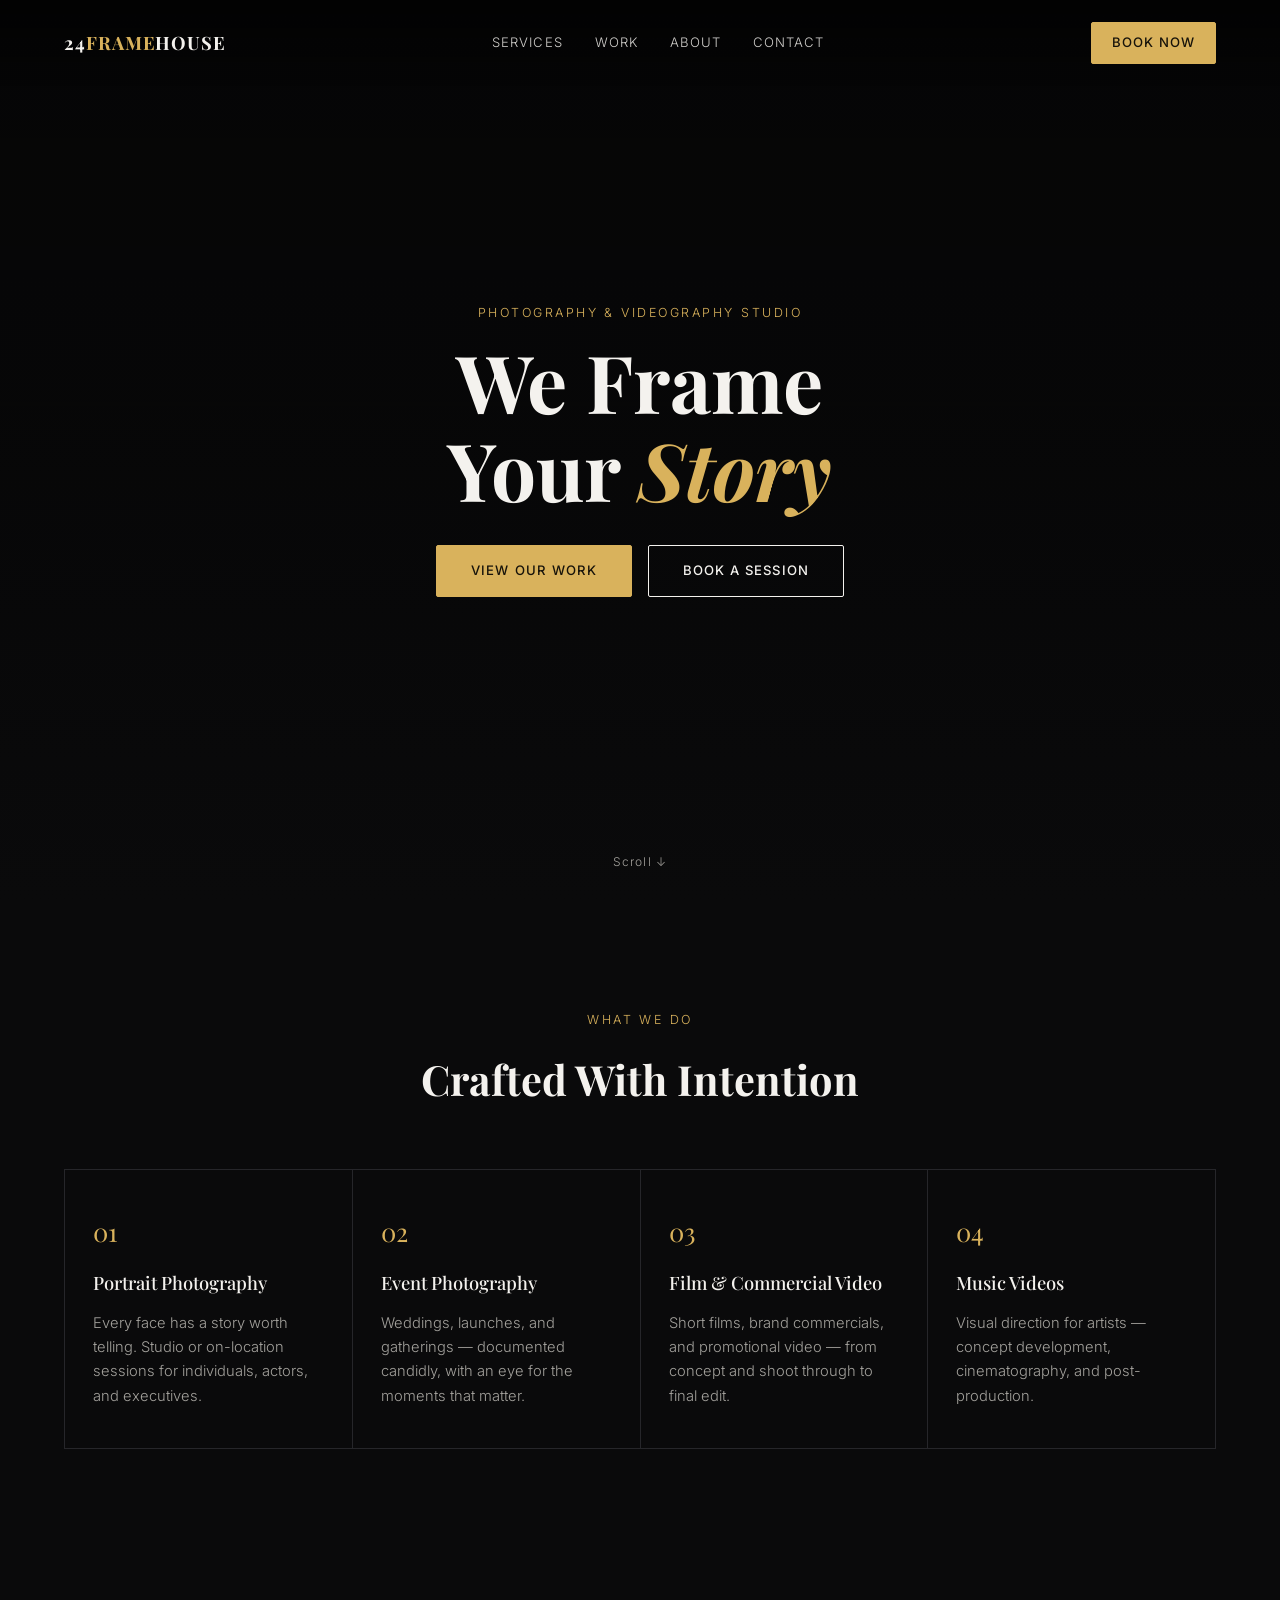
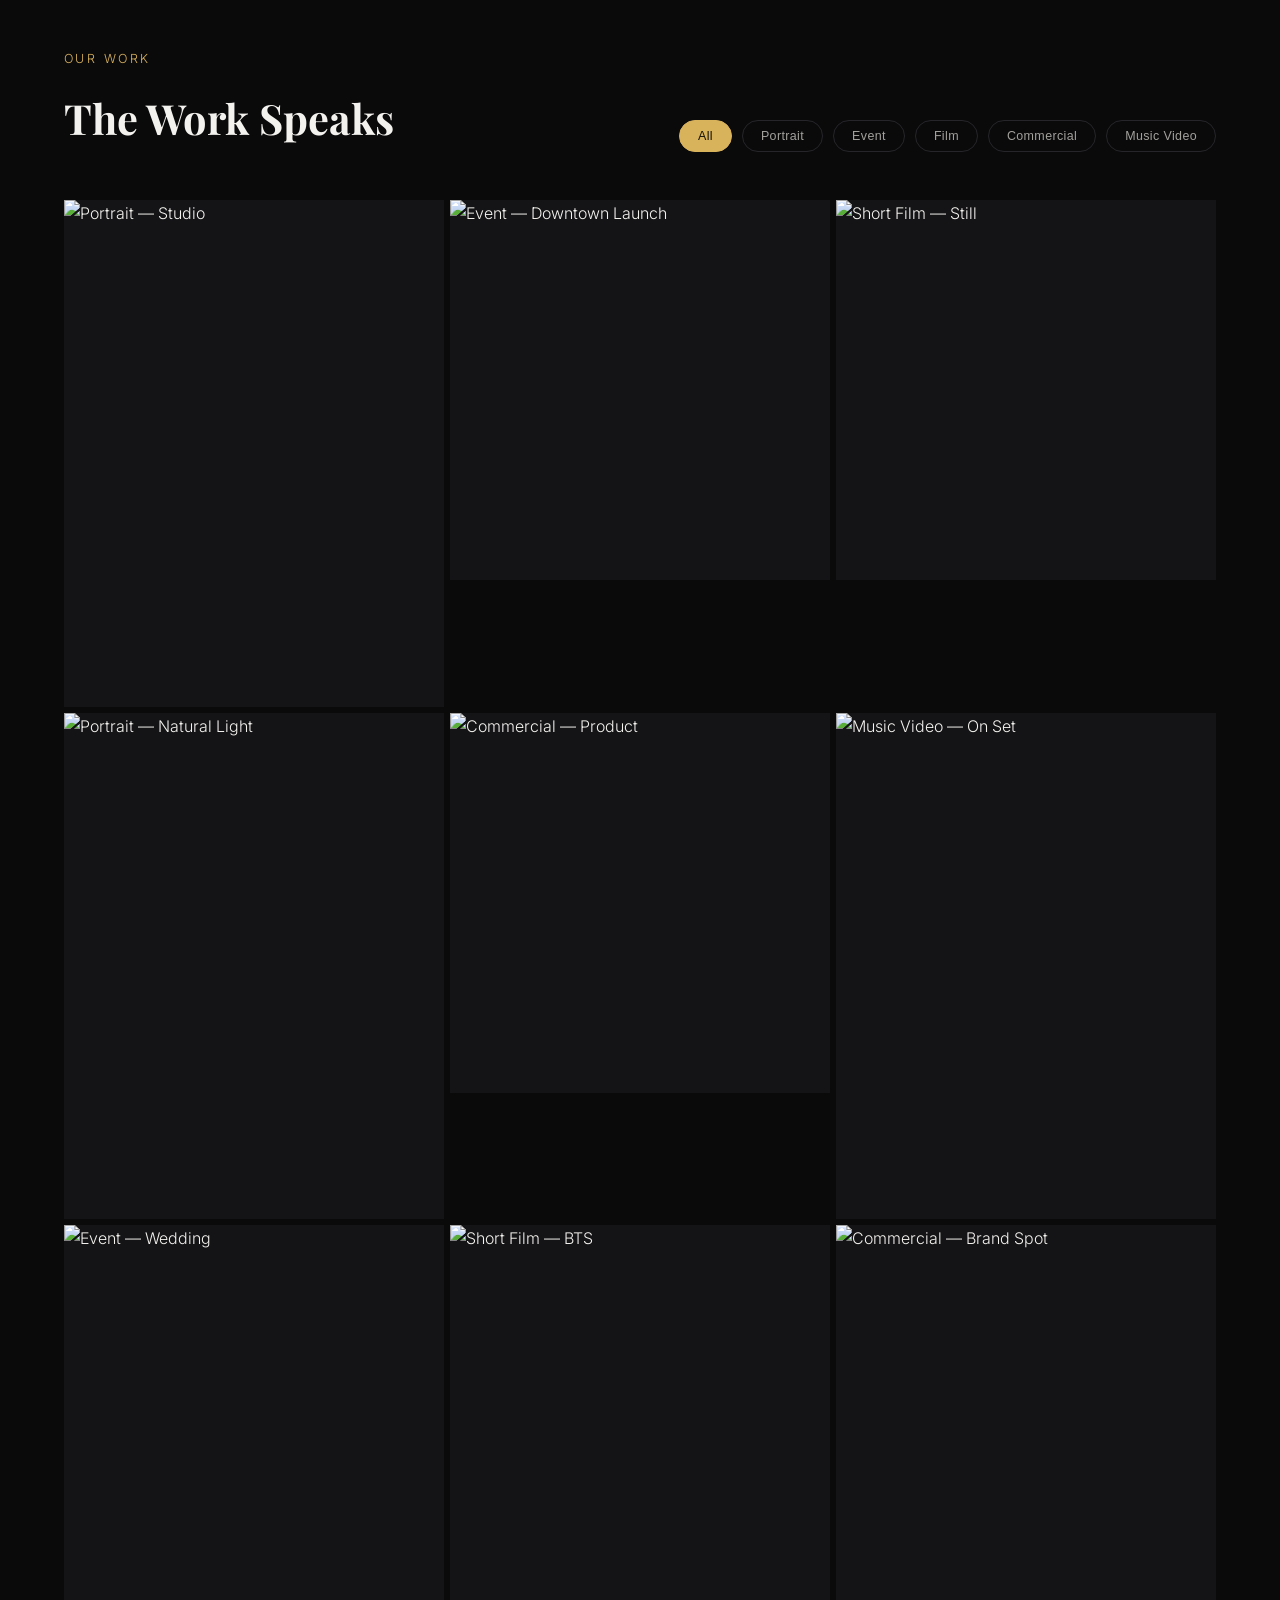
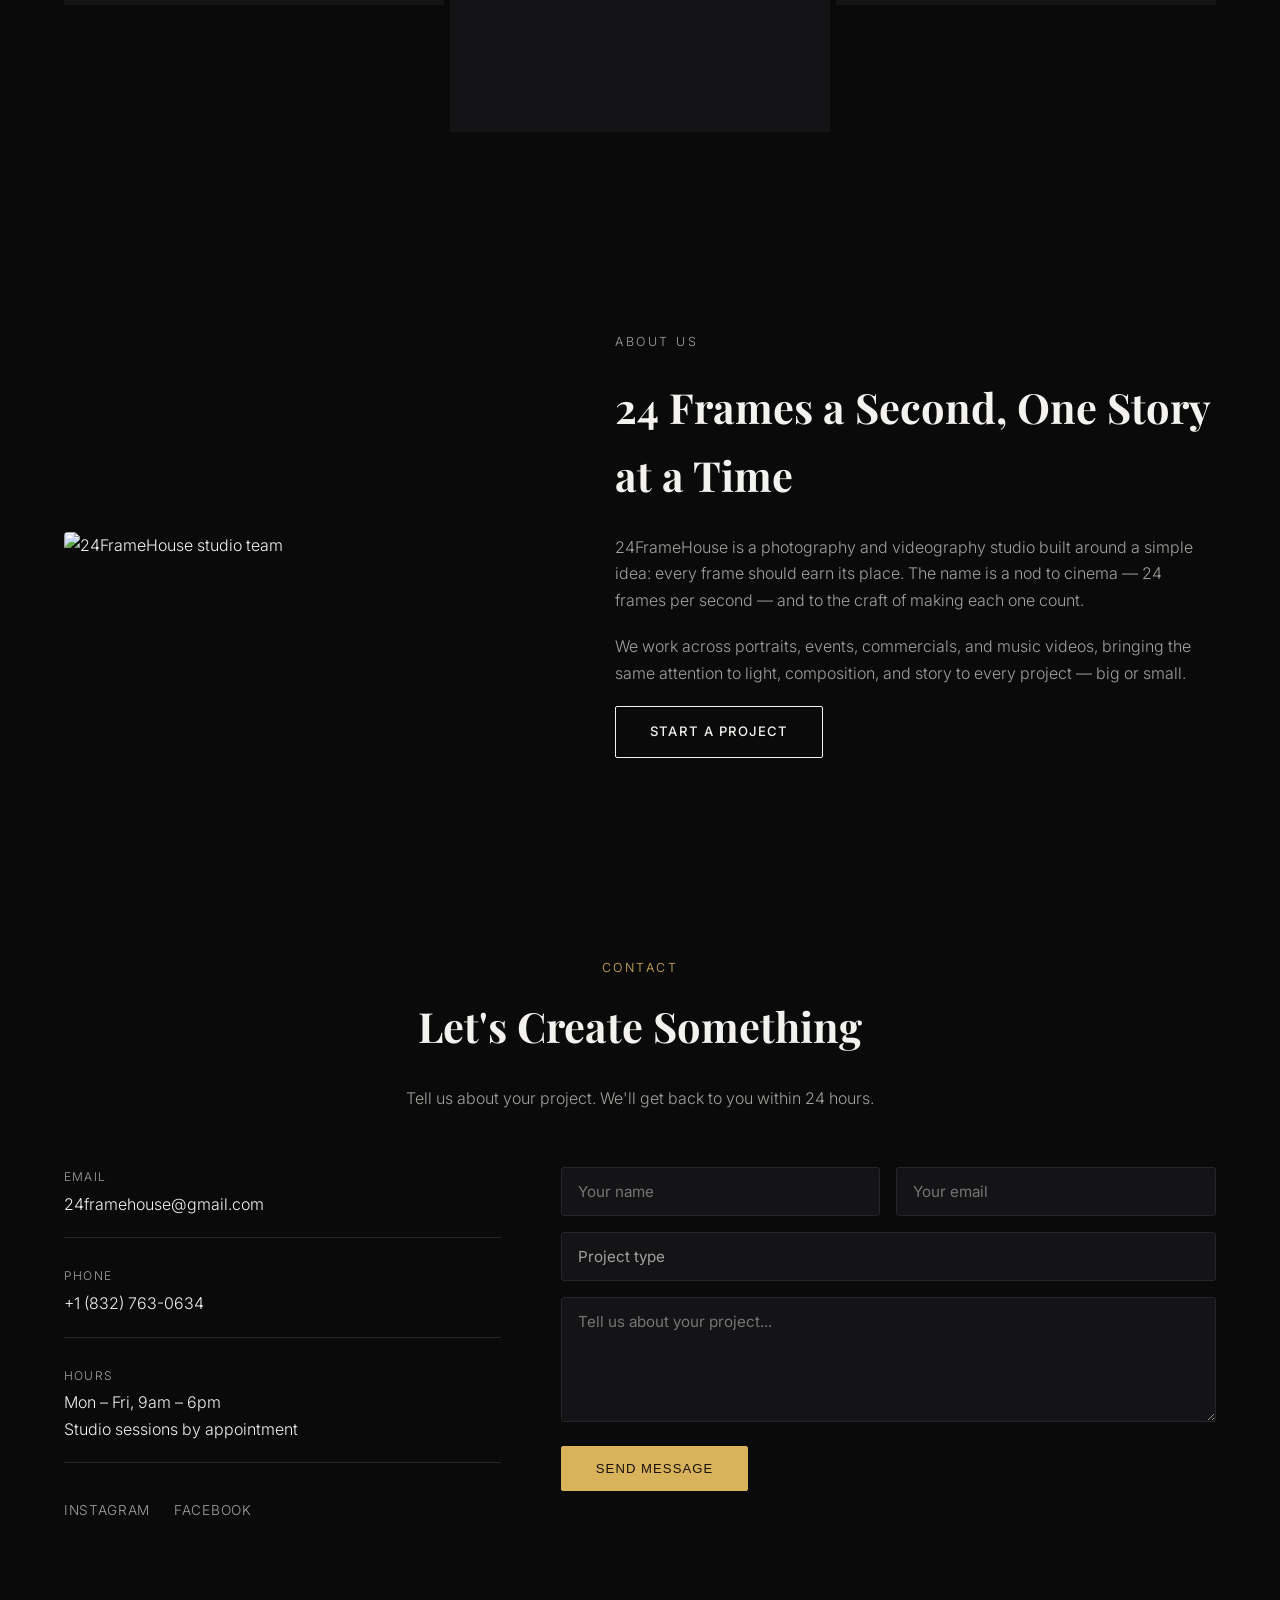
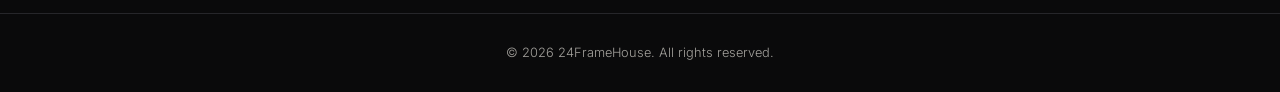
==== index.html @ 67844e5e "Add files via upload" ====
<!DOCTYPE html>
<html lang="en">
<head>
<meta charset="UTF-8">
<meta name="viewport" content="width=device-width, initial-scale=1.0">
<title>24FrameHouse — Photography &amp; Videography Studio</title>
<meta name="description" content="24FrameHouse is a photography and videography studio offering portrait photography, event coverage, and video production for film, commercials, and music videos.">
<link rel="preconnect" href="https://fonts.googleapis.com">
<link rel="preconnect" href="https://fonts.gstatic.com" crossorigin>
<link href="https://fonts.googleapis.com/css2?family=Playfair+Display:ital,wght@0,500;0,700;1,500&family=Inter:wght@300;400;500;600&display=swap" rel="stylesheet">
<link rel="stylesheet" href="style.css">
</head>
<body>

<header class="site-header" id="top">
  <a class="logo" href="#top">24<span>FRAME</span>HOUSE</a>
  <nav class="nav">
    <a href="#services">Services</a>
    <a href="#work">Work</a>
    <a href="#about">About</a>
    <a href="#contact">Contact</a>
  </nav>
  <a href="#contact" class="btn btn-small nav-cta">Book Now</a>
  <button class="nav-toggle" id="navToggle" aria-label="Open menu">☰</button>
</header>

<section class="hero">
  <div class="hero-bg" style="background-image:url('https://picsum.photos/seed/24fh-hero/1800/1200')"></div>
  <div class="hero-overlay"></div>
  <div class="hero-content">
    <p class="eyebrow">Photography &amp; Videography Studio</p>
    <h1>We Frame<br>Your <em>Story</em></h1>
    <div class="hero-actions">
      <a href="#work" class="btn">View Our Work</a>
      <a href="#contact" class="btn btn-outline">Book a Session</a>
    </div>
  </div>
  <div class="scroll-hint">Scroll ↓</div>
</section>

<section class="section" id="services">
  <p class="eyebrow center">What We Do</p>
  <h2 class="center">Crafted With Intention</h2>

  <div class="services-grid">
    <div class="service-card">
      <span class="service-num">01</span>
      <h3>Portrait Photography</h3>
      <p>Every face has a story worth telling. Studio or on-location sessions for individuals, actors, and executives.</p>
    </div>
    <div class="service-card">
      <span class="service-num">02</span>
      <h3>Event Photography</h3>
      <p>Weddings, launches, and gatherings — documented candidly, with an eye for the moments that matter.</p>
    </div>
    <div class="service-card">
      <span class="service-num">03</span>
      <h3>Film &amp; Commercial Video</h3>
      <p>Short films, brand commercials, and promotional video — from concept and shoot through to final edit.</p>
    </div>
    <div class="service-card">
      <span class="service-num">04</span>
      <h3>Music Videos</h3>
      <p>Visual direction for artists — concept development, cinematography, and post-production.</p>
    </div>
  </div>
</section>

<section class="section" id="work">
  <div class="section-head">
    <div>
      <p class="eyebrow">Our Work</p>
      <h2>The Work Speaks</h2>
    </div>
    <div class="filters" id="filters">
      <button class="filter-btn active" data-filter="all">All</button>
      <button class="filter-btn" data-filter="portrait">Portrait</button>
      <button class="filter-btn" data-filter="event">Event</button>
      <button class="filter-btn" data-filter="film">Film</button>
      <button class="filter-btn" data-filter="commercial">Commercial</button>
      <button class="filter-btn" data-filter="music">Music Video</button>
    </div>
  </div>

  <div class="gallery" id="gallery"></div>
</section>

<section class="section about" id="about">
  <div class="about-grid">
    <div class="about-photo">
      <img src="https://picsum.photos/seed/24fh-team/800/1000" alt="24FrameHouse studio team">
    </div>
    <div class="about-text">
      <p class="eyebrow">About Us</p>
      <h2>24 Frames a Second, One Story at a Time</h2>
      <p>24FrameHouse is a photography and videography studio built around a simple idea: every frame should earn its place. The name is a nod to cinema — 24 frames per second — and to the craft of making each one count.</p>
      <p>We work across portraits, events, commercials, and music videos, bringing the same attention to light, composition, and story to every project — big or small.</p>
      <a href="#contact" class="btn btn-outline">Start a Project</a>
    </div>
  </div>
</section>

<section class="section contact" id="contact">
  <p class="eyebrow center">Contact</p>
  <h2 class="center">Let's Create Something</h2>
  <p class="contact-sub">Tell us about your project. We'll get back to you within 24 hours.</p>

  <div class="contact-grid">
    <div class="contact-info">
      <div class="contact-item">
        <span class="contact-label">Email</span>
        <a href="mailto:24framehouse@gmail.com">24framehouse@gmail.com</a>
      </div>
      <div class="contact-item">
        <span class="contact-label">Phone</span>
        <a href="tel:+18327630634">+1 (832) 763-0634</a>
      </div>
      <div class="contact-item">
        <span class="contact-label">Hours</span>
        <span>Mon – Fri, 9am – 6pm<br>Studio sessions by appointment</span>
      </div>
      <div class="socials">
        <a href="#" target="_blank" rel="noopener">Instagram</a>
        <a href="#" target="_blank" rel="noopener">Facebook</a>
      </div>
    </div>

    <form class="contact-form" id="contactForm">
      <div class="form-row">
        <input type="text" name="name" placeholder="Your name" required>
        <input type="email" name="email" placeholder="Your email" required>
      </div>
      <select name="projectType" required>
        <option value="" disabled selected>Project type</option>
        <option>Portrait Photography</option>
        <option>Event Photography</option>
        <option>Film / Commercial</option>
        <option>Music Video</option>
        <option>Other</option>
      </select>
      <textarea name="message" placeholder="Tell us about your project..." rows="5" required></textarea>
      <button type="submit" class="btn">Send Message</button>
      <p class="form-note" id="formNote"></p>
    </form>
  </div>
</section>

<footer class="site-footer">
  <p>&copy; <span id="year"></span> 24FrameHouse. All rights reserved.</p>
</footer>

<div class="lightbox" id="lightbox">
  <button class="lightbox-close" id="lightboxClose" aria-label="Close">✕</button>
  <button class="lightbox-nav lightbox-prev" id="lightboxPrev" aria-label="Previous">‹</button>
  <img id="lightboxImg" src="" alt="">
  <button class="lightbox-nav lightbox-next" id="lightboxNext" aria-label="Next">›</button>
</div>

<script src="script.js"></script>
</body>
</html>
---- style.css ----
:root {
  --bg: #0a0a0b;
  --bg-alt: #141416;
  --text: #f4f2ee;
  --text-dim: #a3a19c;
  --accent: #d9b25c;
  --border: #26262a;
  --max-width: 1280px;
}

* { box-sizing: border-box; margin: 0; padding: 0; }

html { scroll-behavior: smooth; }

body {
  background: var(--bg);
  color: var(--text);
  font-family: 'Inter', sans-serif;
  font-weight: 300;
  line-height: 1.65;
}

h1, h2, h3 {
  font-family: 'Playfair Display', serif;
}

h1 { font-weight: 700; }
h2 { font-weight: 700; }
h3 { font-weight: 500; }

em { font-style: italic; color: var(--accent); }

img { display: block; max-width: 100%; }

a { color: inherit; text-decoration: none; }

.eyebrow {
  font-size: 0.78rem;
  letter-spacing: 0.2em;
  text-transform: uppercase;
  color: var(--accent);
  margin-bottom: 14px;
}

.eyebrow.center { text-align: center; }
h2.center { text-align: center; margin-bottom: 56px; }

/* Header */
.site-header {
  position: fixed;
  top: 0; left: 0; right: 0;
  z-index: 100;
  display: flex;
  align-items: center;
  justify-content: space-between;
  gap: 24px;
  padding: 22px 5%;
  background: linear-gradient(to bottom, rgba(0,0,0,0.6), transparent);
}

.logo {
  font-family: 'Playfair Display', serif;
  font-weight: 700;
  font-size: 1.15rem;
  letter-spacing: 0.05em;
}

.logo span { color: var(--accent); }

.nav { display: flex; gap: 32px; flex: 1; justify-content: center; }

.nav a {
  font-size: 0.82rem;
  letter-spacing: 0.08em;
  text-transform: uppercase;
  opacity: 0.85;
  transition: opacity 0.2s;
}

.nav a:hover { opacity: 1; color: var(--accent); }

.nav-cta {
  font-size: 0.78rem;
  padding: 10px 22px;
}

.nav-toggle {
  display: none;
  background: none;
  border: none;
  color: var(--text);
  font-size: 1.5rem;
  cursor: pointer;
}

/* Hero */
.hero {
  position: relative;
  height: 100vh;
  min-height: 600px;
  display: flex;
  align-items: center;
  justify-content: center;
  overflow: hidden;
}

.hero-bg {
  position: absolute;
  inset: 0;
  background-size: cover;
  background-position: center;
  transform: scale(1.05);
}

.hero-overlay {
  position: absolute;
  inset: 0;
  background: linear-gradient(to bottom, rgba(0,0,0,0.5) 0%, rgba(0,0,0,0.35) 45%, rgba(10,10,11,1) 100%);
}

.hero-content {
  position: relative;
  z-index: 2;
  text-align: center;
  padding: 0 20px;
}

.hero-content h1 {
  font-size: clamp(2.6rem, 7vw, 5rem);
  line-height: 1.1;
}

.hero-actions {
  margin-top: 32px;
  display: flex;
  gap: 16px;
  justify-content: center;
  flex-wrap: wrap;
}

.btn {
  display: inline-block;
  padding: 14px 34px;
  border: 1px solid var(--accent);
  background: var(--accent);
  color: #17130a;
  border-radius: 2px;
  font-size: 0.82rem;
  font-weight: 500;
  letter-spacing: 0.08em;
  text-transform: uppercase;
  transition: opacity 0.25s;
  cursor: pointer;
}

.btn:hover { opacity: 0.85; }

.btn-outline {
  background: transparent;
  border: 1px solid var(--text);
  color: var(--text);
}

.btn-outline:hover { background: var(--text); color: var(--bg); opacity: 1; }

.btn-small { padding: 9px 20px; }

.scroll-hint {
  position: absolute;
  bottom: 28px;
  left: 50%;
  transform: translateX(-50%);
  z-index: 2;
  font-size: 0.75rem;
  letter-spacing: 0.1em;
  color: var(--text-dim);
  animation: bob 2.2s ease-in-out infinite;
}

@keyframes bob {
  0%, 100% { transform: translate(-50%, 0); }
  50% { transform: translate(-50%, 8px); }
}

/* Sections */
.section {
  max-width: var(--max-width);
  margin: 0 auto;
  padding: 110px 5% 90px;
}

.section-head {
  display: flex;
  align-items: flex-end;
  justify-content: space-between;
  flex-wrap: wrap;
  gap: 20px;
  margin-bottom: 48px;
}

.section h2 { font-size: clamp(1.8rem, 4vw, 2.6rem); }

/* Services */
.services-grid {
  display: grid;
  grid-template-columns: repeat(4, 1fr);
  gap: 1px;
  background: var(--border);
  border: 1px solid var(--border);
}

.service-card {
  background: var(--bg);
  padding: 40px 28px;
}

.service-num {
  display: block;
  font-family: 'Playfair Display', serif;
  font-size: 1.6rem;
  color: var(--accent);
  margin-bottom: 16px;
}

.service-card h3 { margin-bottom: 12px; font-size: 1.15rem; }
.service-card p { color: var(--text-dim); font-size: 0.92rem; }

/* Filters */
.filters { display: flex; gap: 10px; flex-wrap: wrap; }

.filter-btn {
  background: transparent;
  border: 1px solid var(--border);
  color: var(--text-dim);
  padding: 8px 18px;
  border-radius: 20px;
  font-size: 0.78rem;
  letter-spacing: 0.03em;
  cursor: pointer;
  transition: all 0.2s;
  white-space: nowrap;
}

.filter-btn:hover { border-color: var(--accent); color: var(--text); }

.filter-btn.active {
  background: var(--accent);
  border-color: var(--accent);
  color: #17130a;
}

/* Gallery */
.gallery {
  display: grid;
  grid-template-columns: repeat(3, 1fr);
  gap: 6px;
}

.gallery-item {
  position: relative;
  overflow: hidden;
  aspect-ratio: 1 / 1;
  cursor: pointer;
  background: var(--bg-alt);
}

.gallery-item.tall { aspect-ratio: 3 / 4; }

.gallery-item img {
  width: 100%;
  height: 100%;
  object-fit: cover;
  transition: transform 0.5s ease;
}

.gallery-item:hover img { transform: scale(1.08); }

.gallery-item .caption {
  position: absolute;
  bottom: 0; left: 0; right: 0;
  padding: 16px;
  background: linear-gradient(to top, rgba(0,0,0,0.75), transparent);
  font-size: 0.78rem;
  letter-spacing: 0.03em;
  opacity: 0;
  transform: translateY(8px);
  transition: opacity 0.3s, transform 0.3s;
}

.gallery-item:hover .caption { opacity: 1; transform: translateY(0); }

.gallery-item.hidden { display: none; }

/* About */
.about-grid {
  display: grid;
  grid-template-columns: 0.9fr 1.1fr;
  gap: 60px;
  align-items: center;
}

.about-photo img {
  border-radius: 4px;
  filter: grayscale(10%);
}

.about-text p { margin-bottom: 20px; color: var(--text-dim); }
.about-text h2 { margin-bottom: 24px; color: var(--text); }

/* Contact */
.contact { text-align: center; }
.contact-sub { color: var(--text-dim); margin-top: -32px; margin-bottom: 56px; }

.contact-grid {
  display: grid;
  grid-template-columns: 0.8fr 1.2fr;
  gap: 60px;
  text-align: left;
}

.contact-info {
  display: flex;
  flex-direction: column;
  gap: 28px;
}

.contact-item {
  display: flex;
  flex-direction: column;
  gap: 4px;
  padding-bottom: 20px;
  border-bottom: 1px solid var(--border);
}

.contact-label {
  font-size: 0.75rem;
  letter-spacing: 0.1em;
  text-transform: uppercase;
  color: var(--text-dim);
}

.contact-item a:hover { color: var(--accent); }

.socials {
  display: flex;
  gap: 24px;
  margin-top: 8px;
  font-size: 0.85rem;
  letter-spacing: 0.05em;
  text-transform: uppercase;
  color: var(--text-dim);
}

.socials a:hover { color: var(--accent); }

.contact-form {
  display: flex;
  flex-direction: column;
  gap: 16px;
}

.form-row { display: flex; gap: 16px; }

.contact-form input,
.contact-form select,
.contact-form textarea {
  width: 100%;
  background: var(--bg-alt);
  border: 1px solid var(--border);
  color: var(--text);
  padding: 14px 16px;
  font-family: inherit;
  font-size: 0.95rem;
  border-radius: 3px;
  resize: vertical;
}

.contact-form select { appearance: none; color: var(--text-dim); }
.contact-form select:valid { color: var(--text); }

.contact-form input:focus,
.contact-form select:focus,
.contact-form textarea:focus {
  outline: none;
  border-color: var(--accent);
}

.contact-form .btn { align-self: flex-start; margin-top: 8px; }

.form-note {
  color: var(--accent);
  font-size: 0.85rem;
  min-height: 1.2em;
}

/* Footer */
.site-footer {
  text-align: center;
  padding: 28px 5%;
  border-top: 1px solid var(--border);
  color: var(--text-dim);
  font-size: 0.8rem;
}

/* Lightbox */
.lightbox {
  position: fixed;
  inset: 0;
  background: rgba(0,0,0,0.92);
  display: none;
  align-items: center;
  justify-content: center;
  z-index: 200;
}

.lightbox.open { display: flex; }

.lightbox img {
  max-width: 88vw;
  max-height: 86vh;
  object-fit: contain;
  border-radius: 2px;
}

.lightbox-close,
.lightbox-nav {
  position: absolute;
  background: none;
  border: none;
  color: var(--text);
  font-size: 1.8rem;
  cursor: pointer;
  padding: 12px;
}

.lightbox-close { top: 16px; right: 24px; }
.lightbox-prev { left: 16px; top: 50%; transform: translateY(-50%); }
.lightbox-next { right: 16px; top: 50%; transform: translateY(-50%); }

/* Responsive */
@media (max-width: 1000px) {
  .services-grid { grid-template-columns: repeat(2, 1fr); }
  .about-grid { grid-template-columns: 1fr; gap: 32px; }
  .about-photo { max-width: 320px; margin: 0 auto; }
  .contact-grid { grid-template-columns: 1fr; }
  .gallery { grid-template-columns: repeat(2, 1fr); }
}

@media (max-width: 640px) {
  .nav, .nav-cta { display: none; }
  .nav-toggle { display: block; }
  .nav.open {
    display: flex;
    position: absolute;
    top: 100%;
    left: 0;
    right: 0;
    flex-direction: column;
    background: var(--bg);
    padding: 20px 5%;
    border-bottom: 1px solid var(--border);
  }
  .services-grid { grid-template-columns: 1fr; }
  .form-row { flex-direction: column; }
  .gallery { grid-template-columns: repeat(2, 1fr); gap: 4px; }
  .contact-form .btn { align-self: center; }
}
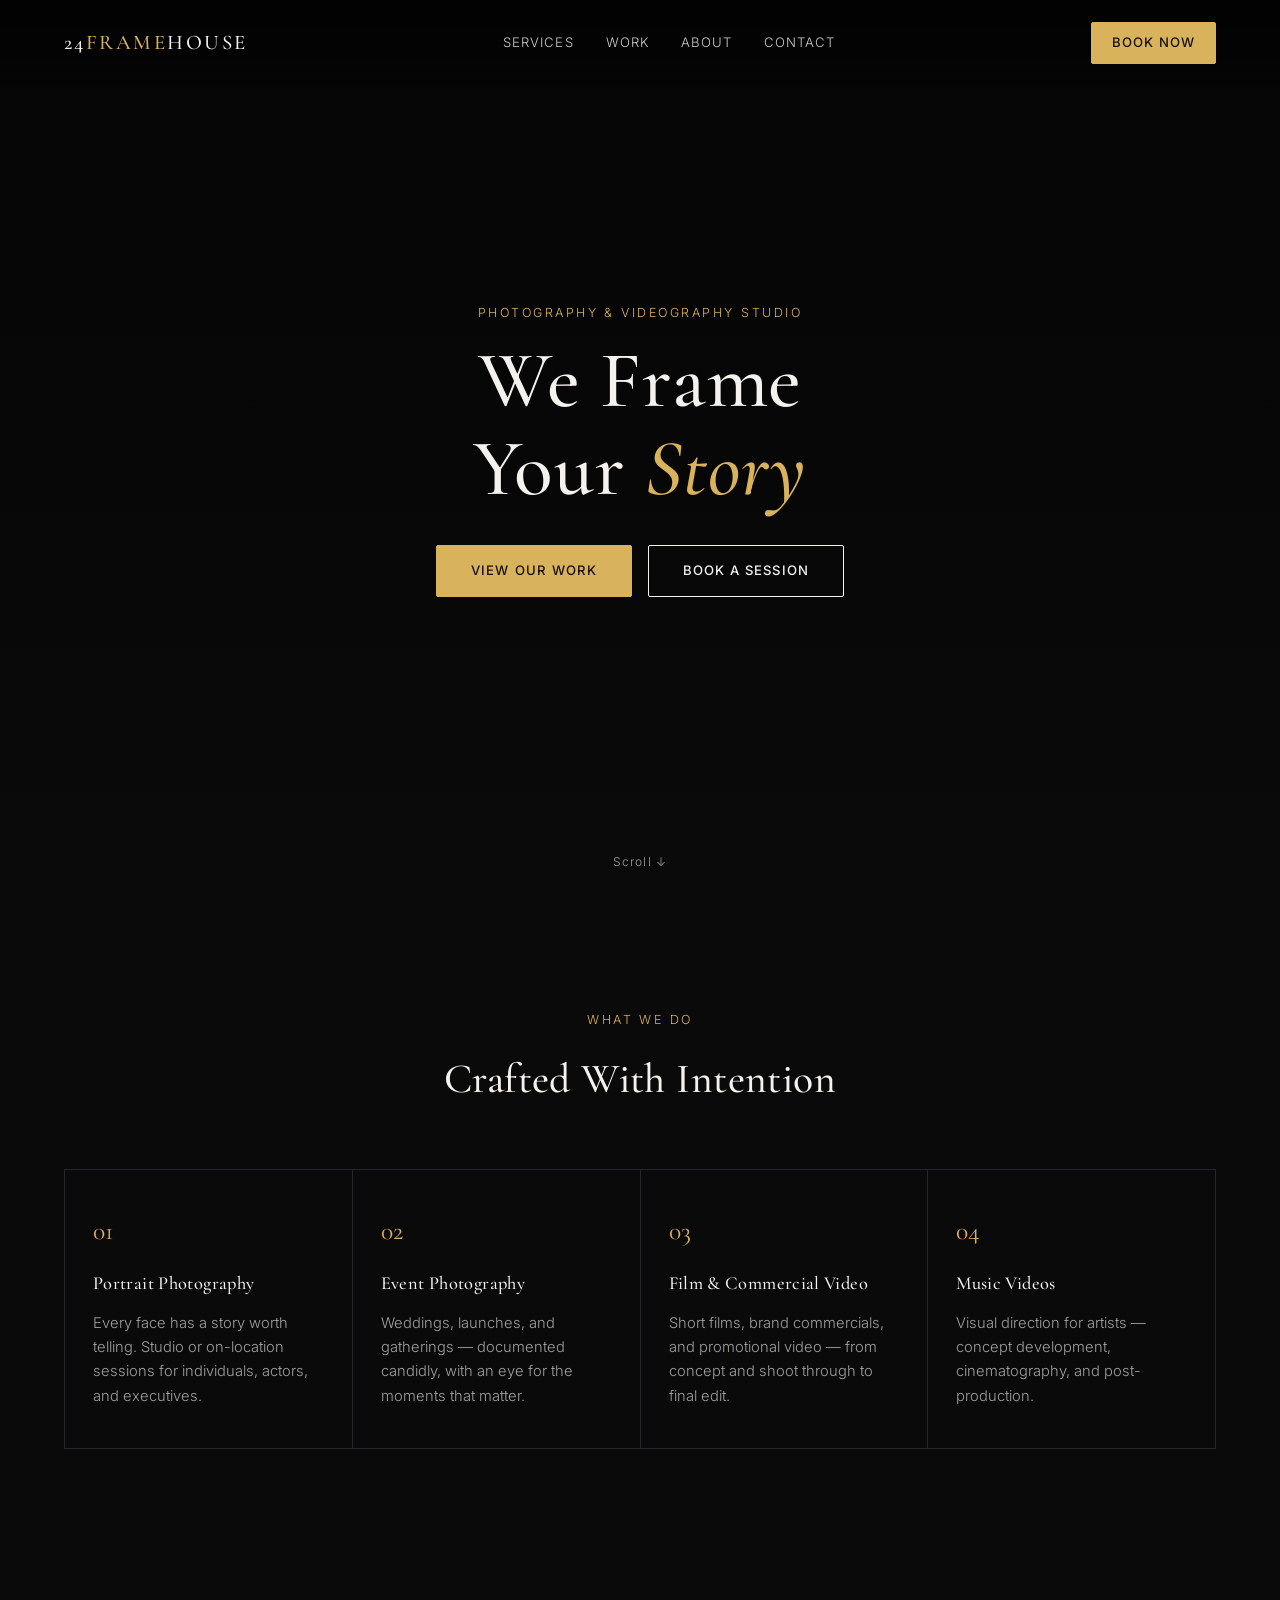
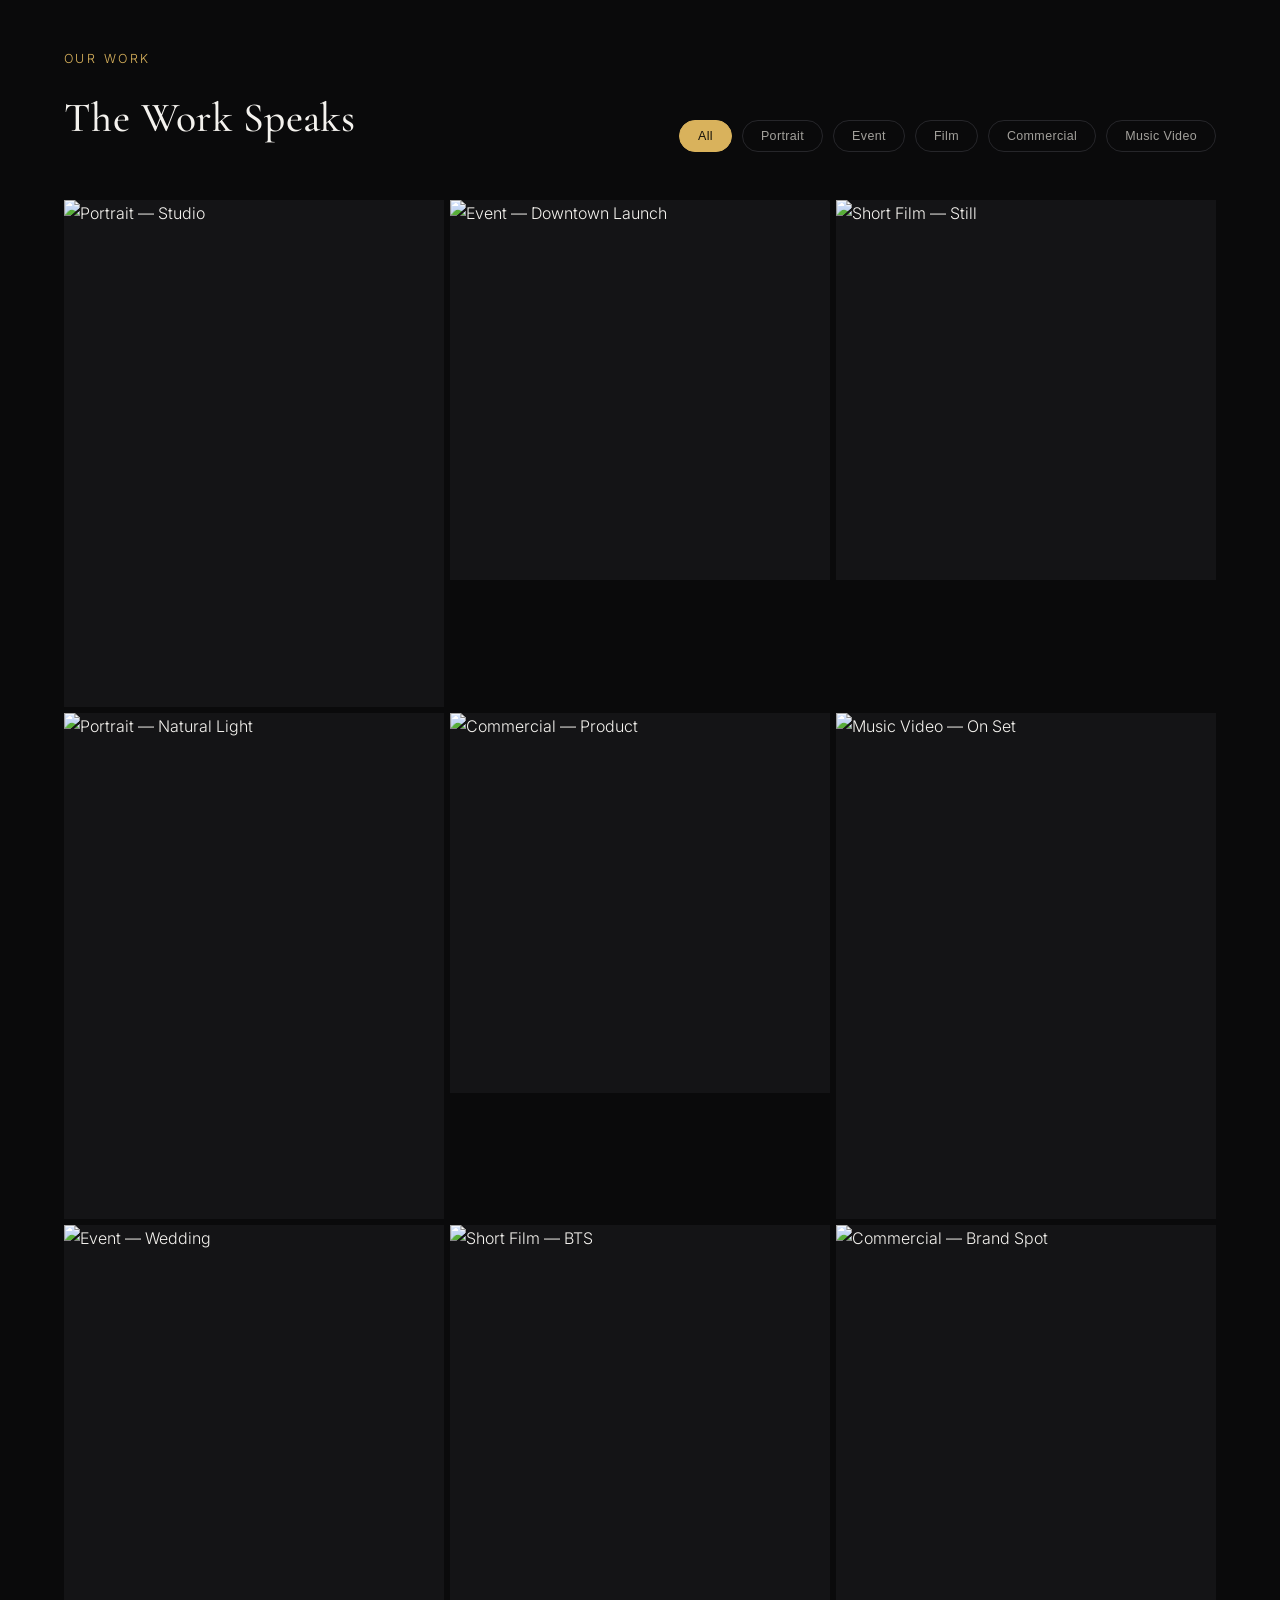
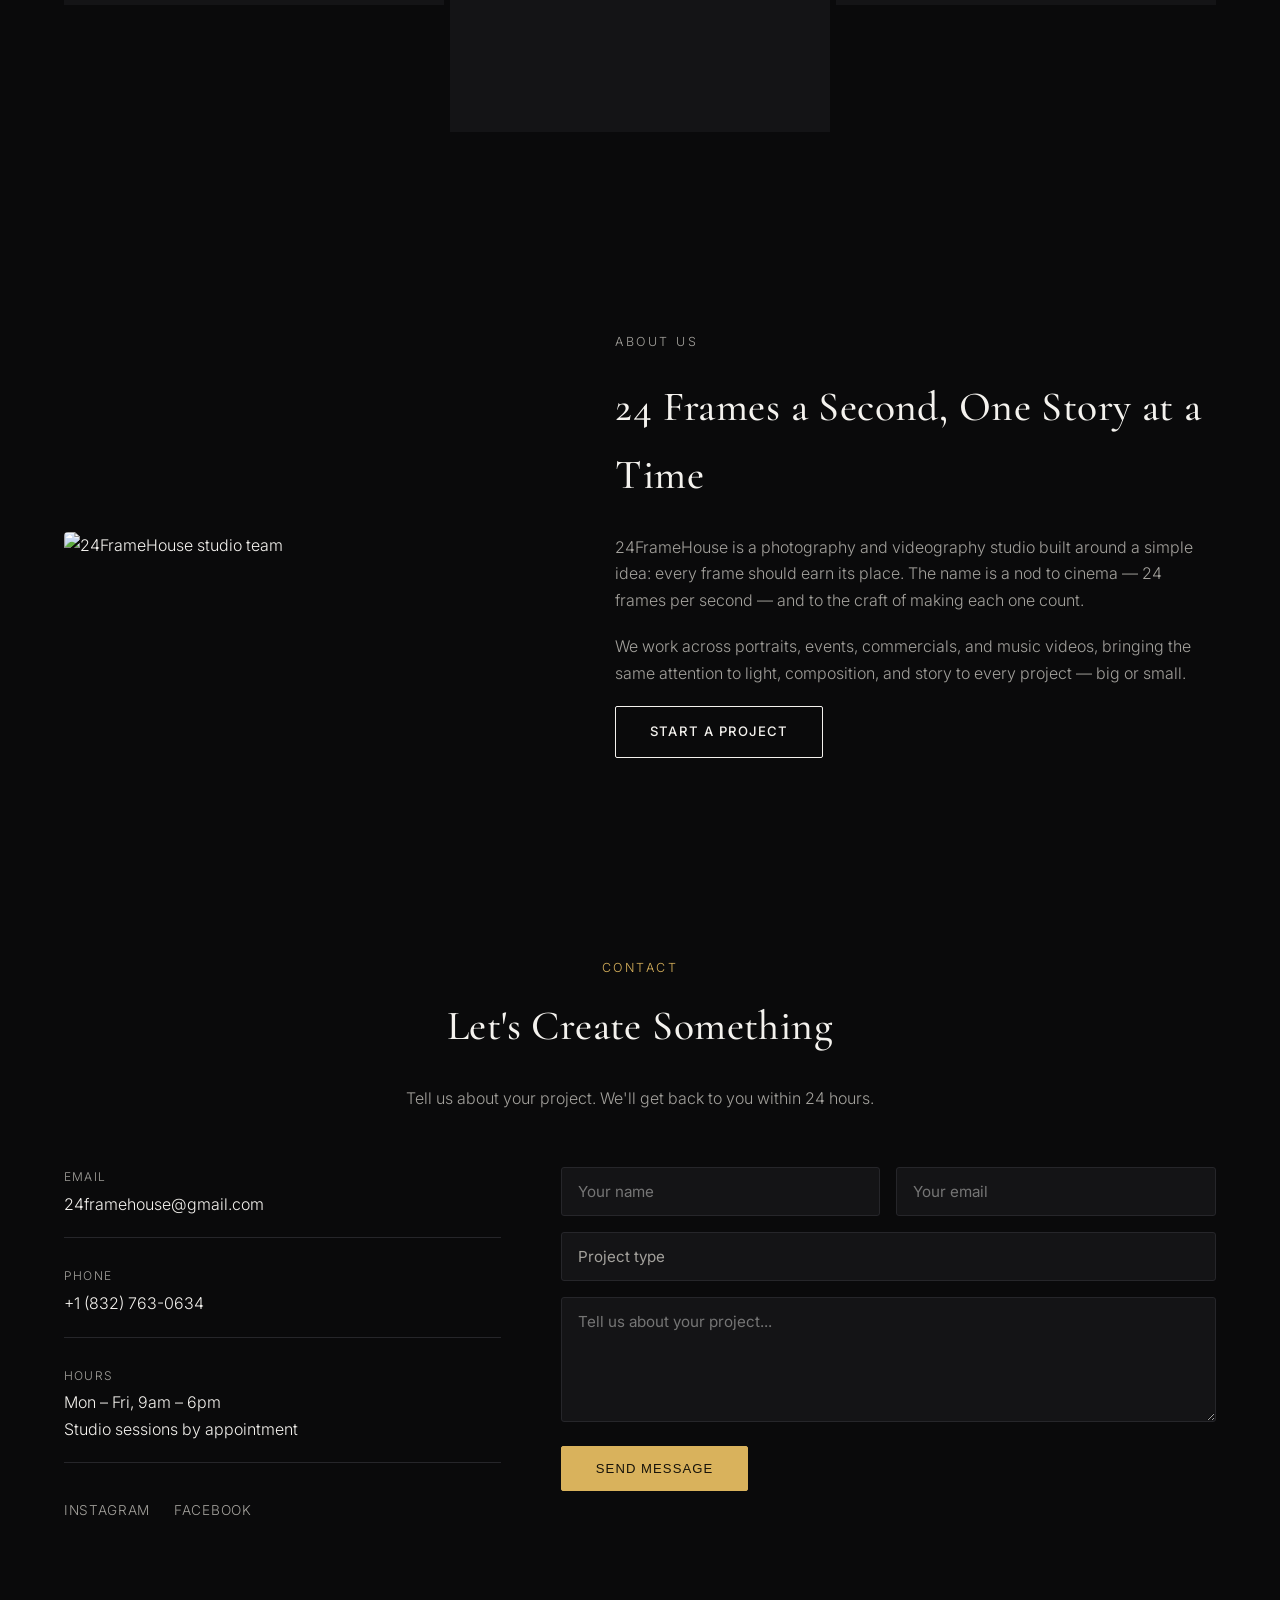
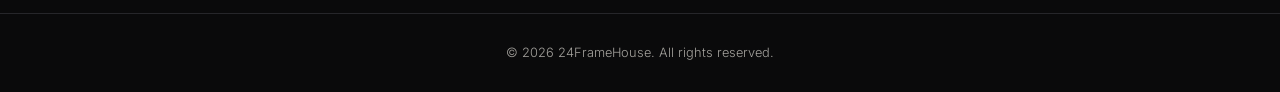
==== commit c8c8452c: "Add files via upload" ====
--- a/index.html
+++ b/index.html
@@ -7,8 +7,8 @@
 <meta name="description" content="24FrameHouse is a photography and videography studio offering portrait photography, event coverage, and video production for film, commercials, and music videos.">
 <link rel="preconnect" href="https://fonts.googleapis.com">
 <link rel="preconnect" href="https://fonts.gstatic.com" crossorigin>
-<link href="https://fonts.googleapis.com/css2?family=Playfair+Display:ital,wght@0,500;0,700;1,500&family=Inter:wght@300;400;500;600&display=swap" rel="stylesheet">
-<link rel="stylesheet" href="style.css">
+<link href="https://fonts.googleapis.com/css2?family=Cormorant+Garamond:ital,wght@0,300;0,400;0,500;0,600;1,400;1,500&family=Inter:wght@300;400;500;600&display=swap" rel="stylesheet">
+<link rel="stylesheet" href="style.css?v=2">
 </head>
 <body>
 
--- a/style.css
+++ b/style.css
@@ -21,12 +21,14 @@
 }
 
 h1, h2, h3 {
-  font-family: 'Playfair Display', serif;
-}
-
-h1 { font-weight: 700; }
-h2 { font-weight: 700; }
-h3 { font-weight: 500; }
+  font-family: 'Cormorant Garamond', serif;
+  font-weight: 500;
+  letter-spacing: 0.01em;
+}
+
+h1 { font-weight: 500; }
+h2 { font-weight: 500; }
+h3 { font-weight: 500; letter-spacing: 0.02em; }
 
 em { font-style: italic; color: var(--accent); }
 
@@ -59,10 +61,10 @@
 }
 
 .logo {
-  font-family: 'Playfair Display', serif;
-  font-weight: 700;
-  font-size: 1.15rem;
-  letter-spacing: 0.05em;
+  font-family: 'Cormorant Garamond', serif;
+  font-weight: 500;
+  font-size: 1.3rem;
+  letter-spacing: 0.12em;
 }
 
 .logo span { color: var(--accent); }
@@ -216,7 +218,8 @@
 
 .service-num {
   display: block;
-  font-family: 'Playfair Display', serif;
+  font-family: 'Cormorant Garamond', serif;
+  font-weight: 400;
   font-size: 1.6rem;
   color: var(--accent);
   margin-bottom: 16px;
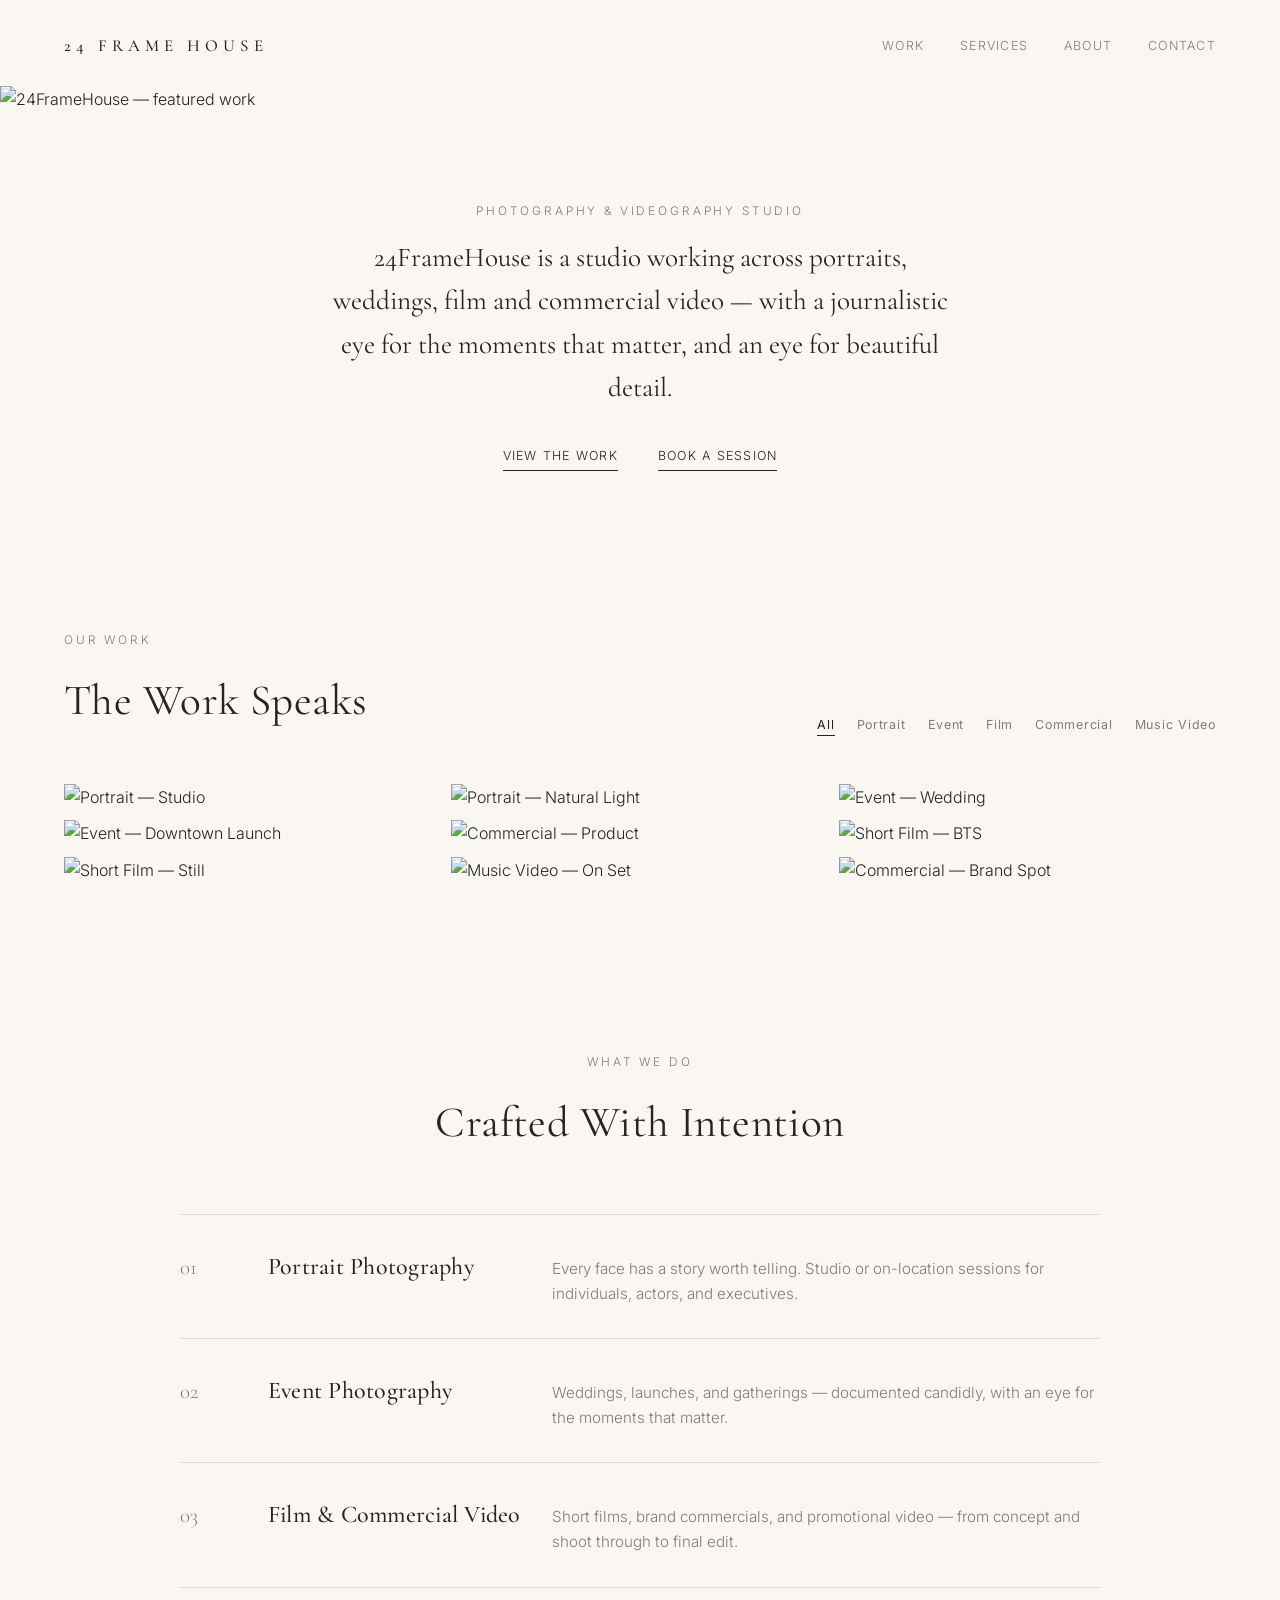
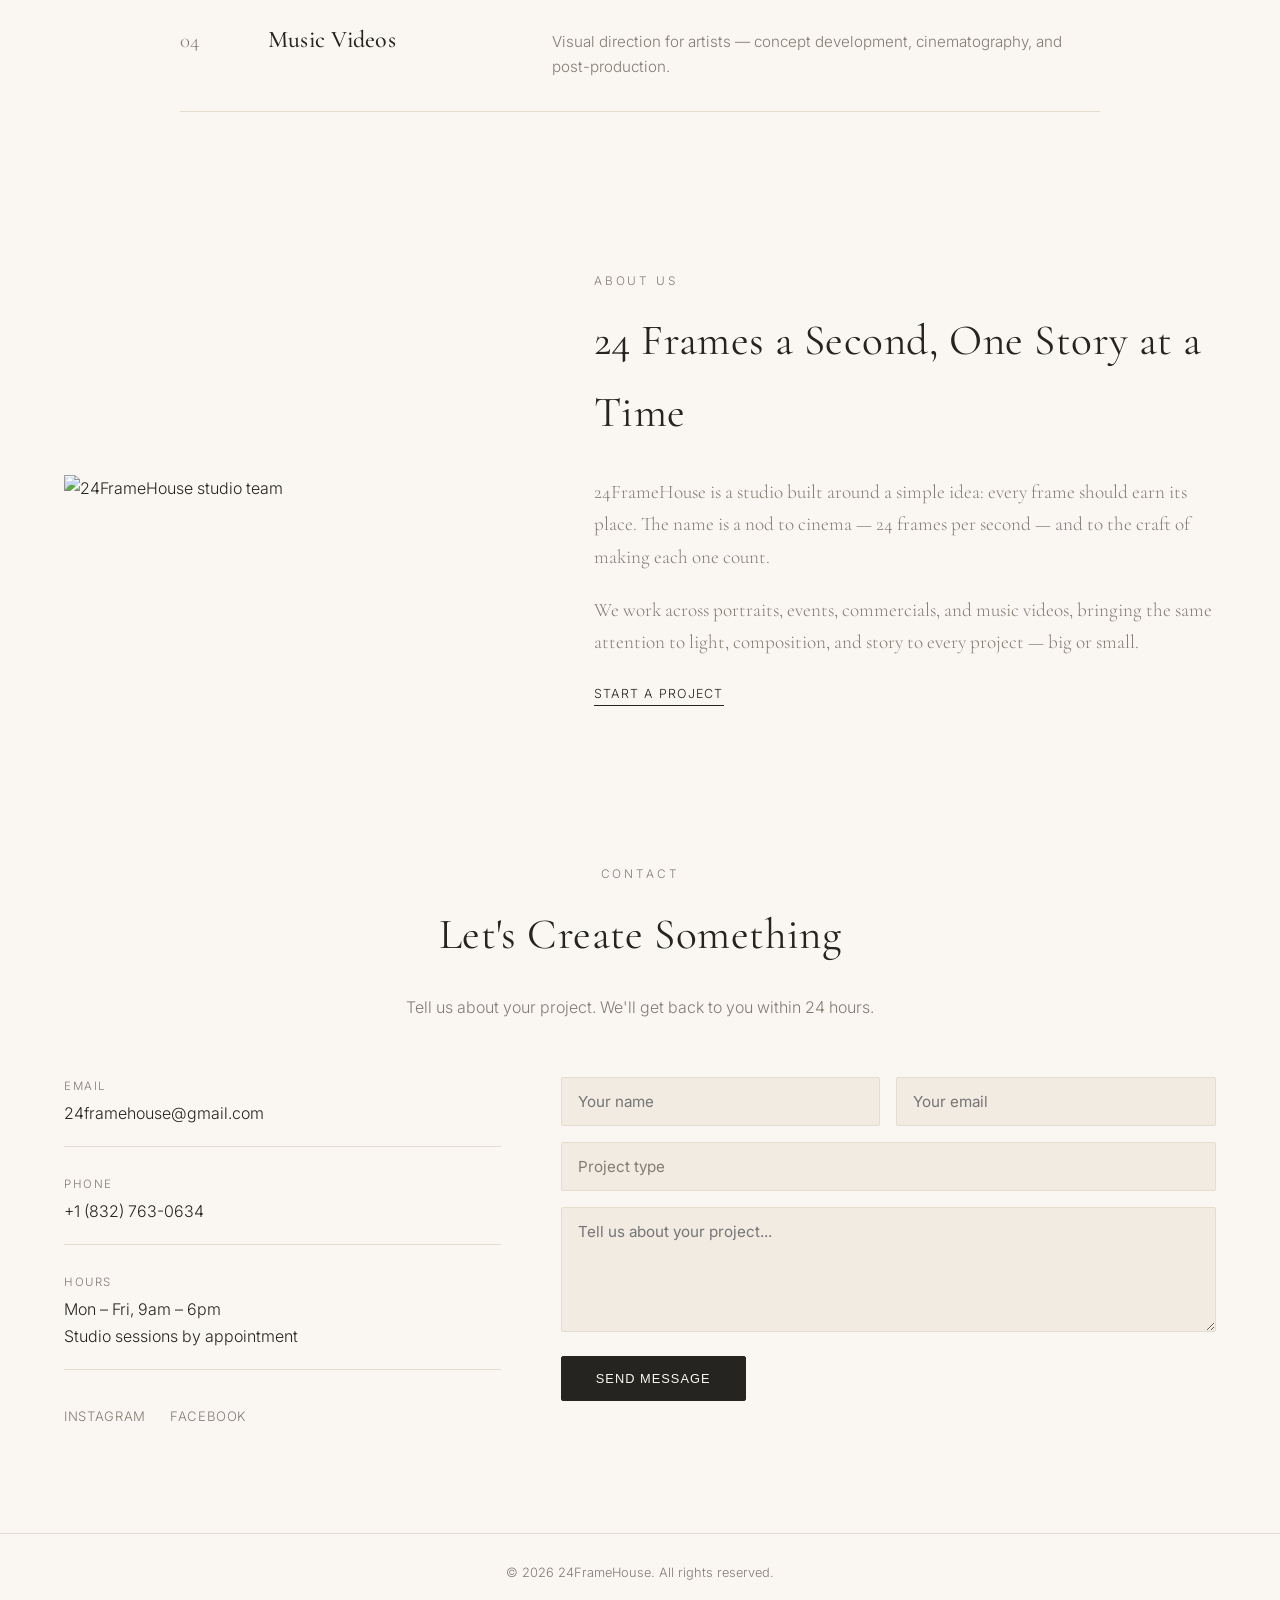
==== commit d4da6489: "Add files via upload" ====
--- a/index.html
+++ b/index.html
@@ -8,61 +8,31 @@
 <link rel="preconnect" href="https://fonts.googleapis.com">
 <link rel="preconnect" href="https://fonts.gstatic.com" crossorigin>
 <link href="https://fonts.googleapis.com/css2?family=Cormorant+Garamond:ital,wght@0,300;0,400;0,500;0,600;1,400;1,500&family=Inter:wght@300;400;500;600&display=swap" rel="stylesheet">
-<link rel="stylesheet" href="style.css?v=2">
+<link rel="stylesheet" href="style.css?v=3">
 </head>
 <body>
 
 <header class="site-header" id="top">
-  <a class="logo" href="#top">24<span>FRAME</span>HOUSE</a>
+  <a class="logo" href="#top">24 Frame House</a>
   <nav class="nav">
+    <a href="#work">Work</a>
     <a href="#services">Services</a>
-    <a href="#work">Work</a>
     <a href="#about">About</a>
     <a href="#contact">Contact</a>
   </nav>
-  <a href="#contact" class="btn btn-small nav-cta">Book Now</a>
   <button class="nav-toggle" id="navToggle" aria-label="Open menu">☰</button>
 </header>
 
 <section class="hero">
-  <div class="hero-bg" style="background-image:url('https://picsum.photos/seed/24fh-hero/1800/1200')"></div>
-  <div class="hero-overlay"></div>
-  <div class="hero-content">
-    <p class="eyebrow">Photography &amp; Videography Studio</p>
-    <h1>We Frame<br>Your <em>Story</em></h1>
-    <div class="hero-actions">
-      <a href="#work" class="btn">View Our Work</a>
-      <a href="#contact" class="btn btn-outline">Book a Session</a>
-    </div>
-  </div>
-  <div class="scroll-hint">Scroll ↓</div>
+  <img class="hero-img" src="https://picsum.photos/seed/24fh-hero/1600/2000" alt="24FrameHouse — featured work">
 </section>
 
-<section class="section" id="services">
-  <p class="eyebrow center">What We Do</p>
-  <h2 class="center">Crafted With Intention</h2>
-
-  <div class="services-grid">
-    <div class="service-card">
-      <span class="service-num">01</span>
-      <h3>Portrait Photography</h3>
-      <p>Every face has a story worth telling. Studio or on-location sessions for individuals, actors, and executives.</p>
-    </div>
-    <div class="service-card">
-      <span class="service-num">02</span>
-      <h3>Event Photography</h3>
-      <p>Weddings, launches, and gatherings — documented candidly, with an eye for the moments that matter.</p>
-    </div>
-    <div class="service-card">
-      <span class="service-num">03</span>
-      <h3>Film &amp; Commercial Video</h3>
-      <p>Short films, brand commercials, and promotional video — from concept and shoot through to final edit.</p>
-    </div>
-    <div class="service-card">
-      <span class="service-num">04</span>
-      <h3>Music Videos</h3>
-      <p>Visual direction for artists — concept development, cinematography, and post-production.</p>
-    </div>
+<section class="intro">
+  <p class="eyebrow center">Photography &amp; Videography Studio</p>
+  <p class="lede">24FrameHouse is a studio working across portraits, weddings, film and commercial video — with a journalistic eye for the moments that matter, and an eye for beautiful detail.</p>
+  <div class="intro-actions">
+    <a href="#work" class="link-cta">View the Work</a>
+    <a href="#contact" class="link-cta">Book a Session</a>
   </div>
 </section>
 
@@ -85,6 +55,34 @@
   <div class="gallery" id="gallery"></div>
 </section>
 
+<section class="section" id="services">
+  <p class="eyebrow center">What We Do</p>
+  <h2 class="center">Crafted With Intention</h2>
+
+  <div class="services-list">
+    <div class="service-row">
+      <span class="service-num">01</span>
+      <h3>Portrait Photography</h3>
+      <p>Every face has a story worth telling. Studio or on-location sessions for individuals, actors, and executives.</p>
+    </div>
+    <div class="service-row">
+      <span class="service-num">02</span>
+      <h3>Event Photography</h3>
+      <p>Weddings, launches, and gatherings — documented candidly, with an eye for the moments that matter.</p>
+    </div>
+    <div class="service-row">
+      <span class="service-num">03</span>
+      <h3>Film &amp; Commercial Video</h3>
+      <p>Short films, brand commercials, and promotional video — from concept and shoot through to final edit.</p>
+    </div>
+    <div class="service-row">
+      <span class="service-num">04</span>
+      <h3>Music Videos</h3>
+      <p>Visual direction for artists — concept development, cinematography, and post-production.</p>
+    </div>
+  </div>
+</section>
+
 <section class="section about" id="about">
   <div class="about-grid">
     <div class="about-photo">
@@ -93,9 +91,9 @@
     <div class="about-text">
       <p class="eyebrow">About Us</p>
       <h2>24 Frames a Second, One Story at a Time</h2>
-      <p>24FrameHouse is a photography and videography studio built around a simple idea: every frame should earn its place. The name is a nod to cinema — 24 frames per second — and to the craft of making each one count.</p>
-      <p>We work across portraits, events, commercials, and music videos, bringing the same attention to light, composition, and story to every project — big or small.</p>
-      <a href="#contact" class="btn btn-outline">Start a Project</a>
+      <p class="lede-small">24FrameHouse is a studio built around a simple idea: every frame should earn its place. The name is a nod to cinema — 24 frames per second — and to the craft of making each one count.</p>
+      <p class="lede-small">We work across portraits, events, commercials, and music videos, bringing the same attention to light, composition, and story to every project — big or small.</p>
+      <a href="#contact" class="link-cta">Start a Project</a>
     </div>
   </div>
 </section>
--- a/style.css
+++ b/style.css
@@ -1,11 +1,11 @@
 :root {
-  --bg: #0a0a0b;
-  --bg-alt: #141416;
-  --text: #f4f2ee;
-  --text-dim: #a3a19c;
-  --accent: #d9b25c;
-  --border: #26262a;
-  --max-width: 1280px;
+  --bg: #faf7f2;
+  --bg-alt: #f1ebe2;
+  --text: #262420;
+  --text-dim: #837c72;
+  --accent: #8a6d47;
+  --border: #e3dccf;
+  --max-width: 1320px;
 }
 
 * { box-sizing: border-box; margin: 0; padding: 0; }
@@ -22,120 +22,125 @@
 
 h1, h2, h3 {
   font-family: 'Cormorant Garamond', serif;
-  font-weight: 500;
+  font-weight: 400;
   letter-spacing: 0.01em;
 }
 
-h1 { font-weight: 500; }
-h2 { font-weight: 500; }
-h3 { font-weight: 500; letter-spacing: 0.02em; }
-
-em { font-style: italic; color: var(--accent); }
+h2 { font-size: clamp(1.9rem, 4vw, 2.7rem); }
+h3 { font-weight: 500; }
+
+em { font-style: italic; }
 
 img { display: block; max-width: 100%; }
 
 a { color: inherit; text-decoration: none; }
 
 .eyebrow {
-  font-size: 0.78rem;
-  letter-spacing: 0.2em;
-  text-transform: uppercase;
-  color: var(--accent);
+  font-size: 0.74rem;
+  letter-spacing: 0.24em;
+  text-transform: uppercase;
+  color: var(--text-dim);
   margin-bottom: 14px;
 }
 
 .eyebrow.center { text-align: center; }
 h2.center { text-align: center; margin-bottom: 56px; }
 
+.lede {
+  font-family: 'Cormorant Garamond', serif;
+  font-size: clamp(1.3rem, 2.4vw, 1.7rem);
+  font-weight: 400;
+  line-height: 1.6;
+  text-align: center;
+  max-width: 680px;
+  margin: 0 auto;
+  color: var(--text);
+}
+
+.lede-small {
+  font-family: 'Cormorant Garamond', serif;
+  font-size: 1.2rem;
+  line-height: 1.7;
+  color: var(--text-dim);
+  margin-bottom: 20px;
+}
+
+.link-cta {
+  font-size: 0.78rem;
+  letter-spacing: 0.1em;
+  text-transform: uppercase;
+  border-bottom: 1px solid var(--text);
+  padding-bottom: 4px;
+  transition: color 0.2s, border-color 0.2s;
+}
+
+.link-cta:hover { color: var(--accent); border-color: var(--accent); }
+
 /* Header */
 .site-header {
-  position: fixed;
-  top: 0; left: 0; right: 0;
-  z-index: 100;
   display: flex;
   align-items: center;
   justify-content: space-between;
   gap: 24px;
-  padding: 22px 5%;
-  background: linear-gradient(to bottom, rgba(0,0,0,0.6), transparent);
+  padding: 32px 5% 26px;
+  background: var(--bg);
 }
 
 .logo {
   font-family: 'Cormorant Garamond', serif;
   font-weight: 500;
-  font-size: 1.3rem;
-  letter-spacing: 0.12em;
-}
-
-.logo span { color: var(--accent); }
-
-.nav { display: flex; gap: 32px; flex: 1; justify-content: center; }
+  font-size: 1.05rem;
+  letter-spacing: 0.3em;
+  text-transform: uppercase;
+}
+
+.nav { display: flex; gap: 36px; }
 
 .nav a {
-  font-size: 0.82rem;
-  letter-spacing: 0.08em;
-  text-transform: uppercase;
-  opacity: 0.85;
-  transition: opacity 0.2s;
-}
-
-.nav a:hover { opacity: 1; color: var(--accent); }
-
-.nav-cta {
   font-size: 0.78rem;
-  padding: 10px 22px;
-}
+  letter-spacing: 0.1em;
+  text-transform: uppercase;
+  color: var(--text-dim);
+  transition: color 0.2s;
+}
+
+.nav a:hover { color: var(--text); }
 
 .nav-toggle {
   display: none;
   background: none;
   border: none;
   color: var(--text);
-  font-size: 1.5rem;
+  font-size: 1.4rem;
   cursor: pointer;
 }
 
 /* Hero */
 .hero {
-  position: relative;
-  height: 100vh;
-  min-height: 600px;
-  display: flex;
-  align-items: center;
-  justify-content: center;
+  width: 100%;
+  max-height: 88vh;
   overflow: hidden;
 }
 
-.hero-bg {
-  position: absolute;
-  inset: 0;
-  background-size: cover;
-  background-position: center;
-  transform: scale(1.05);
-}
-
-.hero-overlay {
-  position: absolute;
-  inset: 0;
-  background: linear-gradient(to bottom, rgba(0,0,0,0.5) 0%, rgba(0,0,0,0.35) 45%, rgba(10,10,11,1) 100%);
-}
-
-.hero-content {
-  position: relative;
-  z-index: 2;
+.hero-img {
+  width: 100%;
+  height: 100%;
+  max-height: 88vh;
+  object-fit: cover;
+}
+
+/* Intro */
+.intro {
+  max-width: 760px;
+  margin: 0 auto;
+  padding: 90px 5% 100px;
   text-align: center;
-  padding: 0 20px;
-}
-
-.hero-content h1 {
-  font-size: clamp(2.6rem, 7vw, 5rem);
-  line-height: 1.1;
-}
-
-.hero-actions {
-  margin-top: 32px;
-  display: flex;
-  gap: 16px;
+}
+
+.intro-actions {
+  margin-top: 36px;
+  display: flex;
+  gap: 40px;
   justify-content: center;
   flex-wrap: wrap;
 }
@@ -143,11 +148,11 @@
 .btn {
   display: inline-block;
   padding: 14px 34px;
-  border: 1px solid var(--accent);
-  background: var(--accent);
-  color: #17130a;
+  border: 1px solid var(--text);
+  background: var(--text);
+  color: var(--bg);
   border-radius: 2px;
-  font-size: 0.82rem;
+  font-size: 0.8rem;
   font-weight: 500;
   letter-spacing: 0.08em;
   text-transform: uppercase;
@@ -155,40 +160,13 @@
   cursor: pointer;
 }
 
-.btn:hover { opacity: 0.85; }
-
-.btn-outline {
-  background: transparent;
-  border: 1px solid var(--text);
-  color: var(--text);
-}
-
-.btn-outline:hover { background: var(--text); color: var(--bg); opacity: 1; }
-
-.btn-small { padding: 9px 20px; }
-
-.scroll-hint {
-  position: absolute;
-  bottom: 28px;
-  left: 50%;
-  transform: translateX(-50%);
-  z-index: 2;
-  font-size: 0.75rem;
-  letter-spacing: 0.1em;
-  color: var(--text-dim);
-  animation: bob 2.2s ease-in-out infinite;
-}
-
-@keyframes bob {
-  0%, 100% { transform: translate(-50%, 0); }
-  50% { transform: translate(-50%, 8px); }
-}
+.btn:hover { opacity: 0.8; }
 
 /* Sections */
 .section {
   max-width: var(--max-width);
   margin: 0 auto;
-  padding: 110px 5% 90px;
+  padding: 60px 5% 100px;
 }
 
 .section-head {
@@ -200,115 +178,105 @@
   margin-bottom: 48px;
 }
 
-.section h2 { font-size: clamp(1.8rem, 4vw, 2.6rem); }
-
-/* Services */
-.services-grid {
-  display: grid;
-  grid-template-columns: repeat(4, 1fr);
-  gap: 1px;
-  background: var(--border);
-  border: 1px solid var(--border);
-}
-
-.service-card {
-  background: var(--bg);
-  padding: 40px 28px;
-}
-
-.service-num {
-  display: block;
-  font-family: 'Cormorant Garamond', serif;
-  font-weight: 400;
-  font-size: 1.6rem;
-  color: var(--accent);
-  margin-bottom: 16px;
-}
-
-.service-card h3 { margin-bottom: 12px; font-size: 1.15rem; }
-.service-card p { color: var(--text-dim); font-size: 0.92rem; }
-
 /* Filters */
-.filters { display: flex; gap: 10px; flex-wrap: wrap; }
+.filters { display: flex; gap: 22px; flex-wrap: wrap; }
 
 .filter-btn {
-  background: transparent;
-  border: 1px solid var(--border);
-  color: var(--text-dim);
-  padding: 8px 18px;
-  border-radius: 20px;
+  background: none;
+  border: none;
+  border-bottom: 1px solid transparent;
+  color: var(--text-dim);
+  padding: 0 0 3px;
+  font-family: inherit;
   font-size: 0.78rem;
-  letter-spacing: 0.03em;
+  letter-spacing: 0.06em;
   cursor: pointer;
   transition: all 0.2s;
   white-space: nowrap;
 }
 
-.filter-btn:hover { border-color: var(--accent); color: var(--text); }
+.filter-btn:hover { color: var(--text); }
 
 .filter-btn.active {
-  background: var(--accent);
-  border-color: var(--accent);
-  color: #17130a;
-}
-
-/* Gallery */
+  color: var(--text);
+  border-color: var(--text);
+}
+
+/* Gallery — masonry */
 .gallery {
-  display: grid;
-  grid-template-columns: repeat(3, 1fr);
-  gap: 6px;
+  column-count: 3;
+  column-gap: 10px;
 }
 
 .gallery-item {
+  display: block;
+  break-inside: avoid;
+  margin-bottom: 10px;
+  cursor: pointer;
+  overflow: hidden;
   position: relative;
-  overflow: hidden;
-  aspect-ratio: 1 / 1;
-  cursor: pointer;
-  background: var(--bg-alt);
-}
-
-.gallery-item.tall { aspect-ratio: 3 / 4; }
+}
 
 .gallery-item img {
   width: 100%;
-  height: 100%;
-  object-fit: cover;
+  height: auto;
+  display: block;
   transition: transform 0.5s ease;
 }
 
-.gallery-item:hover img { transform: scale(1.08); }
+.gallery-item:hover img { transform: scale(1.04); }
 
 .gallery-item .caption {
   position: absolute;
   bottom: 0; left: 0; right: 0;
   padding: 16px;
-  background: linear-gradient(to top, rgba(0,0,0,0.75), transparent);
-  font-size: 0.78rem;
-  letter-spacing: 0.03em;
+  background: linear-gradient(to top, rgba(0,0,0,0.55), transparent);
+  color: #fff;
+  font-size: 0.76rem;
+  letter-spacing: 0.04em;
   opacity: 0;
-  transform: translateY(8px);
+  transform: translateY(6px);
   transition: opacity 0.3s, transform 0.3s;
 }
 
 .gallery-item:hover .caption { opacity: 1; transform: translateY(0); }
 
 .gallery-item.hidden { display: none; }
+
+/* Services */
+.services-list { max-width: 920px; margin: 0 auto; }
+
+.service-row {
+  display: grid;
+  grid-template-columns: 64px 260px 1fr;
+  gap: 24px;
+  align-items: baseline;
+  padding: 32px 0;
+  border-bottom: 1px solid var(--border);
+}
+
+.service-row:first-child { border-top: 1px solid var(--border); }
+
+.service-num {
+  font-family: 'Cormorant Garamond', serif;
+  font-size: 1.3rem;
+  color: var(--text-dim);
+}
+
+.service-row h3 { font-size: 1.5rem; }
+.service-row p { color: var(--text-dim); font-size: 0.95rem; }
 
 /* About */
 .about-grid {
   display: grid;
-  grid-template-columns: 0.9fr 1.1fr;
-  gap: 60px;
+  grid-template-columns: 0.85fr 1.15fr;
+  gap: 70px;
   align-items: center;
 }
 
-.about-photo img {
-  border-radius: 4px;
-  filter: grayscale(10%);
-}
-
-.about-text p { margin-bottom: 20px; color: var(--text-dim); }
-.about-text h2 { margin-bottom: 24px; color: var(--text); }
+.about-photo img { filter: saturate(0.9); }
+
+.about-text h2 { margin-bottom: 28px; }
 
 /* Contact */
 .contact { text-align: center; }
@@ -336,8 +304,8 @@
 }
 
 .contact-label {
-  font-size: 0.75rem;
-  letter-spacing: 0.1em;
+  font-size: 0.72rem;
+  letter-spacing: 0.14em;
   text-transform: uppercase;
   color: var(--text-dim);
 }
@@ -348,7 +316,7 @@
   display: flex;
   gap: 24px;
   margin-top: 8px;
-  font-size: 0.85rem;
+  font-size: 0.82rem;
   letter-spacing: 0.05em;
   text-transform: uppercase;
   color: var(--text-dim);
@@ -374,7 +342,7 @@
   padding: 14px 16px;
   font-family: inherit;
   font-size: 0.95rem;
-  border-radius: 3px;
+  border-radius: 2px;
   resize: vertical;
 }
 
@@ -385,7 +353,7 @@
 .contact-form select:focus,
 .contact-form textarea:focus {
   outline: none;
-  border-color: var(--accent);
+  border-color: var(--text);
 }
 
 .contact-form .btn { align-self: flex-start; margin-top: 8px; }
@@ -409,7 +377,7 @@
 .lightbox {
   position: fixed;
   inset: 0;
-  background: rgba(0,0,0,0.92);
+  background: rgba(10,9,7,0.94);
   display: none;
   align-items: center;
   justify-content: center;
@@ -422,7 +390,6 @@
   max-width: 88vw;
   max-height: 86vh;
   object-fit: contain;
-  border-radius: 2px;
 }
 
 .lightbox-close,
@@ -430,7 +397,7 @@
   position: absolute;
   background: none;
   border: none;
-  color: var(--text);
+  color: #fff;
   font-size: 1.8rem;
   cursor: pointer;
   padding: 12px;
@@ -442,15 +409,16 @@
 
 /* Responsive */
 @media (max-width: 1000px) {
-  .services-grid { grid-template-columns: repeat(2, 1fr); }
   .about-grid { grid-template-columns: 1fr; gap: 32px; }
   .about-photo { max-width: 320px; margin: 0 auto; }
   .contact-grid { grid-template-columns: 1fr; }
-  .gallery { grid-template-columns: repeat(2, 1fr); }
+  .gallery { column-count: 2; }
+  .service-row { grid-template-columns: 48px 1fr; }
+  .service-row p { grid-column: 2; }
 }
 
 @media (max-width: 640px) {
-  .nav, .nav-cta { display: none; }
+  .nav { display: none; }
   .nav-toggle { display: block; }
   .nav.open {
     display: flex;
@@ -459,12 +427,13 @@
     left: 0;
     right: 0;
     flex-direction: column;
+    gap: 18px;
     background: var(--bg);
-    padding: 20px 5%;
+    padding: 20px 5% 28px;
     border-bottom: 1px solid var(--border);
   }
-  .services-grid { grid-template-columns: 1fr; }
   .form-row { flex-direction: column; }
-  .gallery { grid-template-columns: repeat(2, 1fr); gap: 4px; }
+  .gallery { column-count: 2; column-gap: 6px; }
+  .gallery-item { margin-bottom: 6px; }
   .contact-form .btn { align-self: center; }
 }
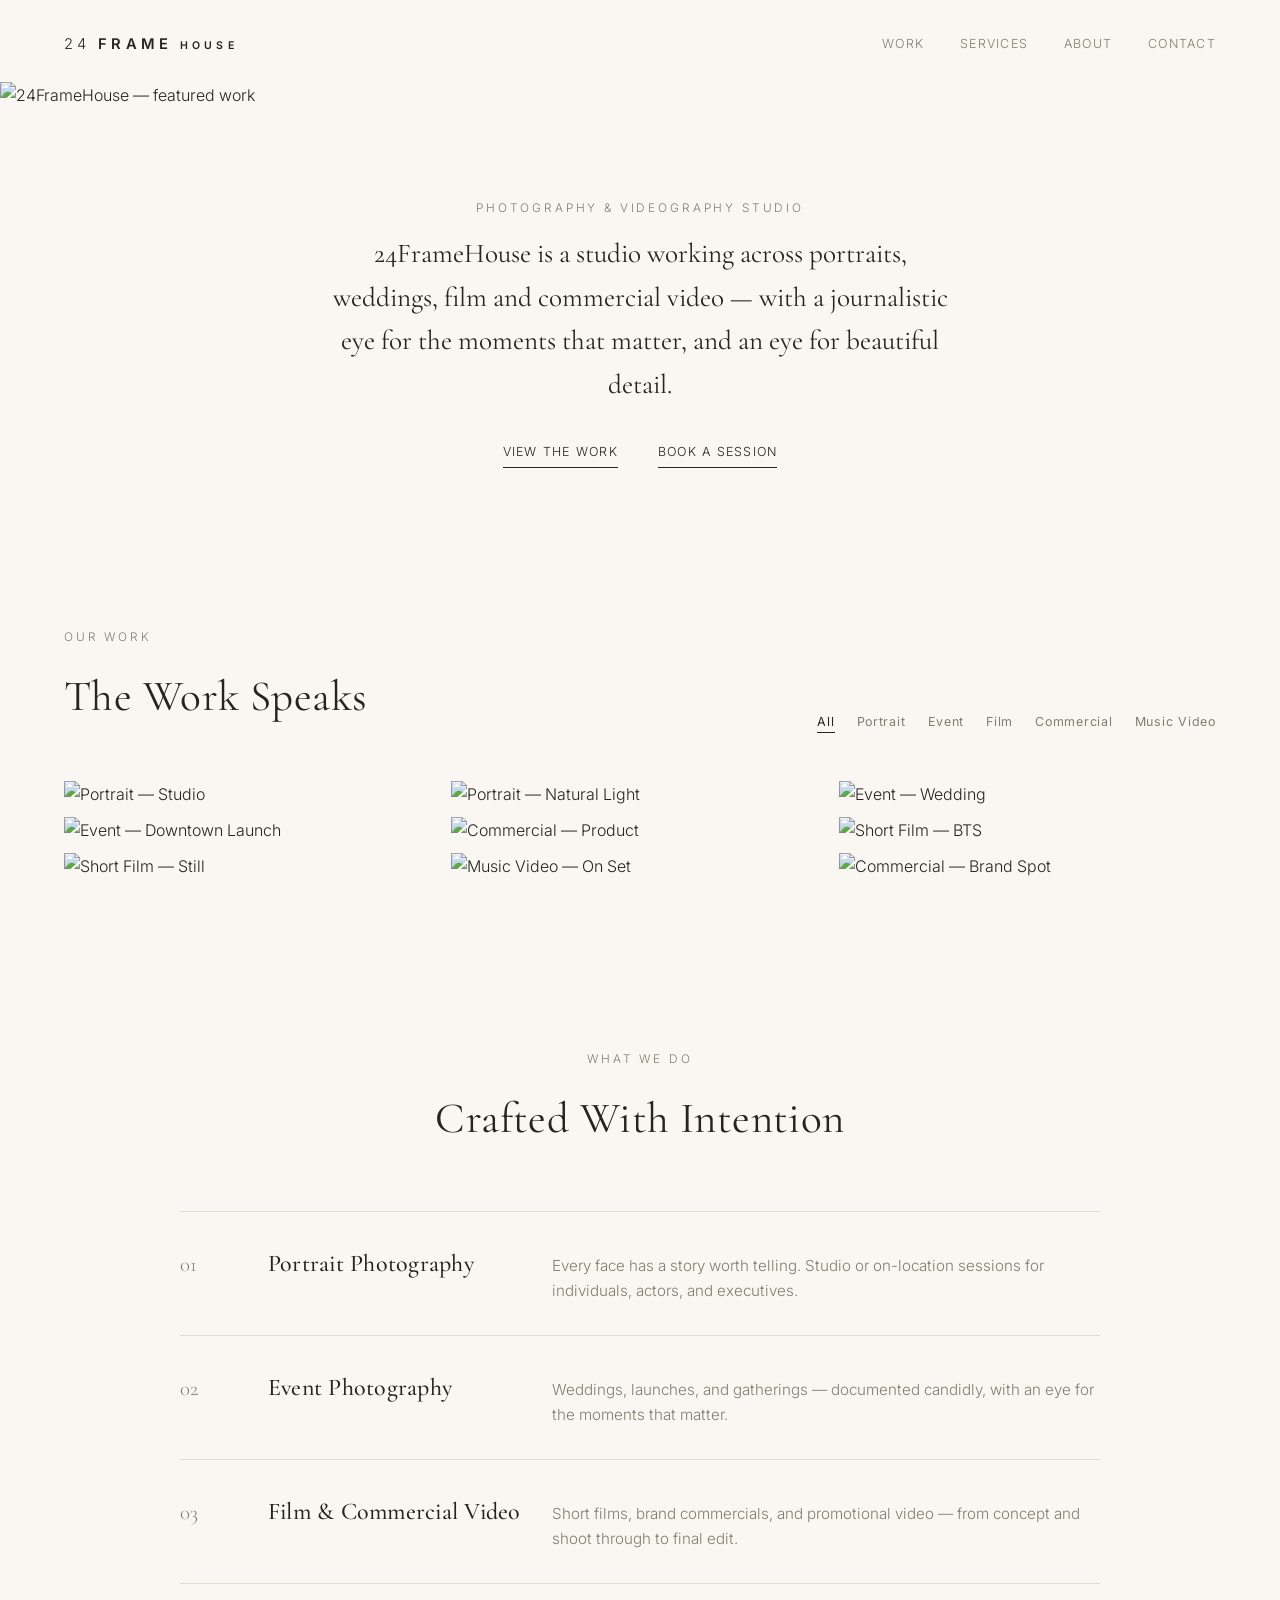
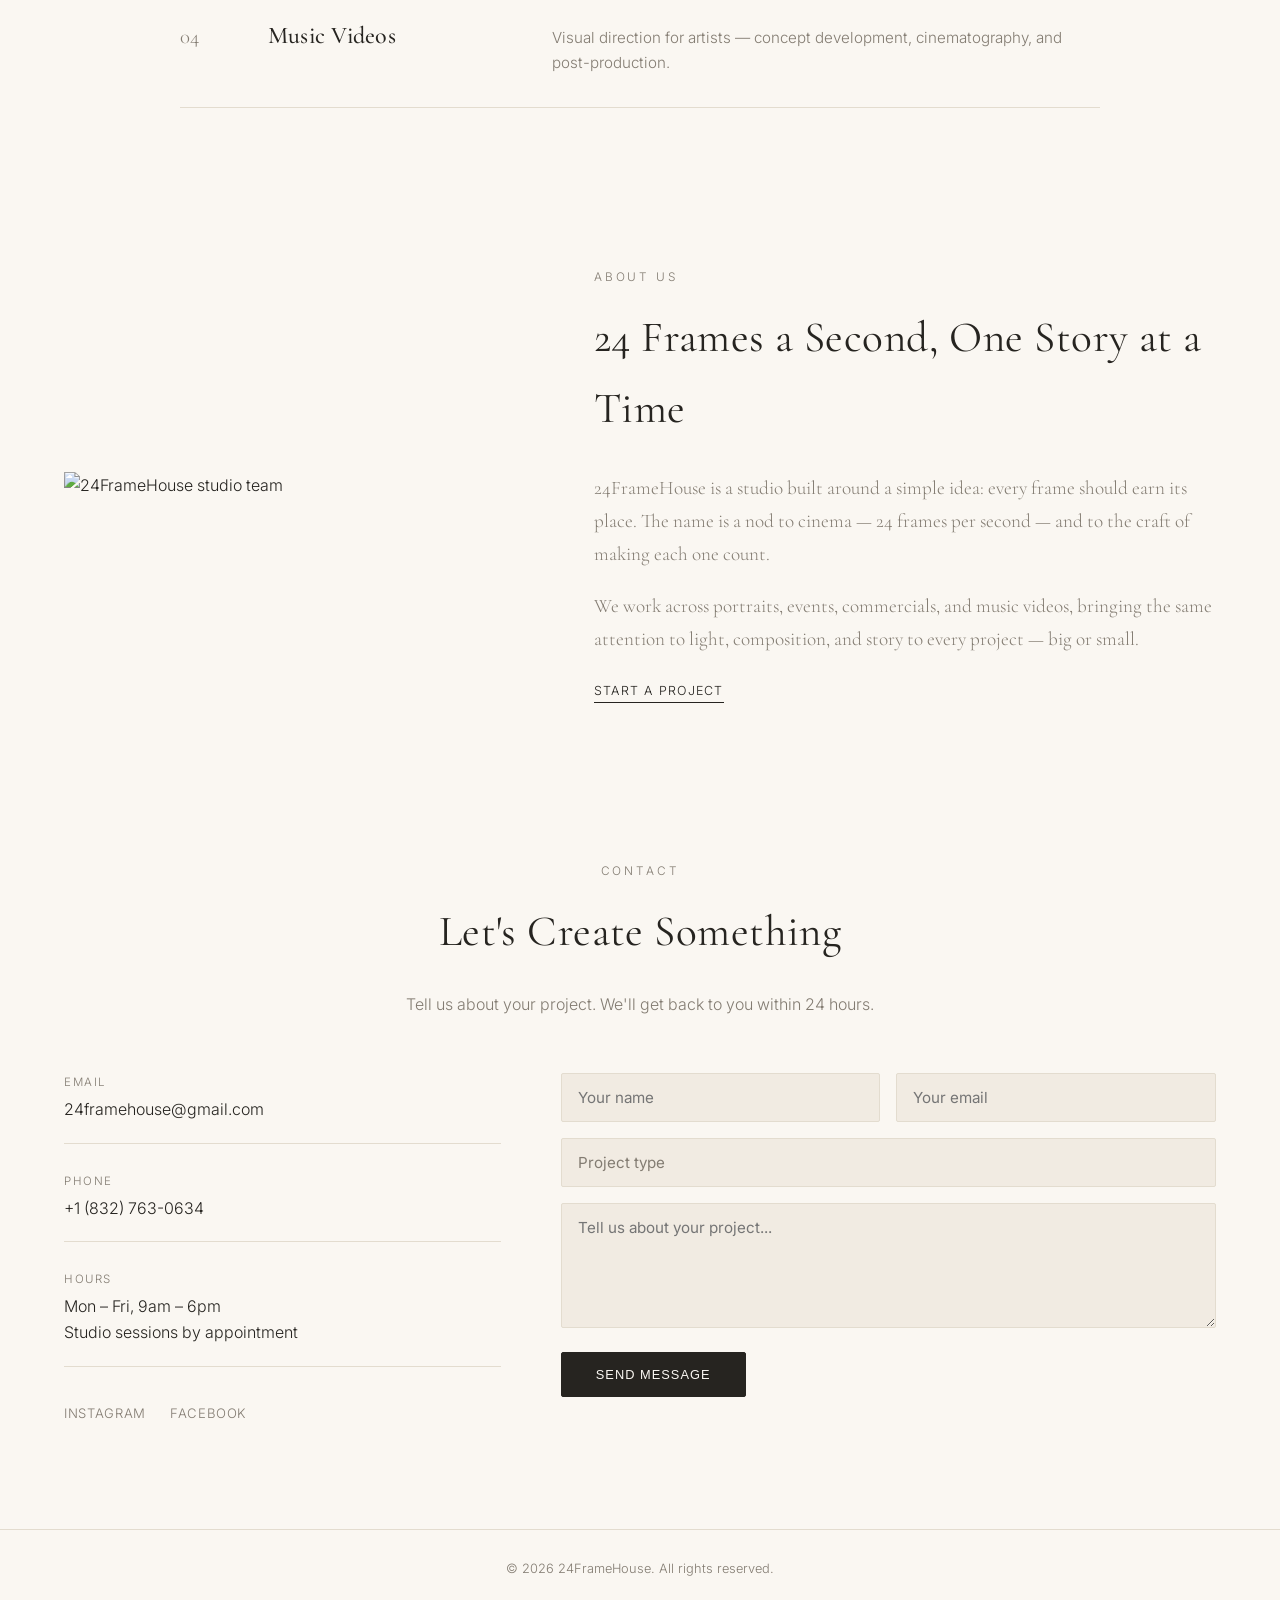
==== commit ab913fa3: "Add files via upload" ====
--- a/index.html
+++ b/index.html
@@ -13,7 +13,7 @@
 <body>
 
 <header class="site-header" id="top">
-  <a class="logo" href="#top">24 Frame House</a>
+  <a class="logo" href="#top"><span class="logo-num">24</span> Frame <span class="logo-small">House</span></a>
   <nav class="nav">
     <a href="#work">Work</a>
     <a href="#services">Services</a>
--- a/style.css
+++ b/style.css
@@ -87,12 +87,15 @@
 }
 
 .logo {
-  font-family: 'Cormorant Garamond', serif;
-  font-weight: 500;
-  font-size: 1.05rem;
-  letter-spacing: 0.3em;
-  text-transform: uppercase;
-}
+  font-family: 'Inter', sans-serif;
+  font-weight: 600;
+  font-size: 0.92rem;
+  letter-spacing: 0.28em;
+  text-transform: uppercase;
+}
+
+.logo-num { font-weight: 300; }
+.logo-small { font-size: 0.72em; }
 
 .nav { display: flex; gap: 36px; }
 
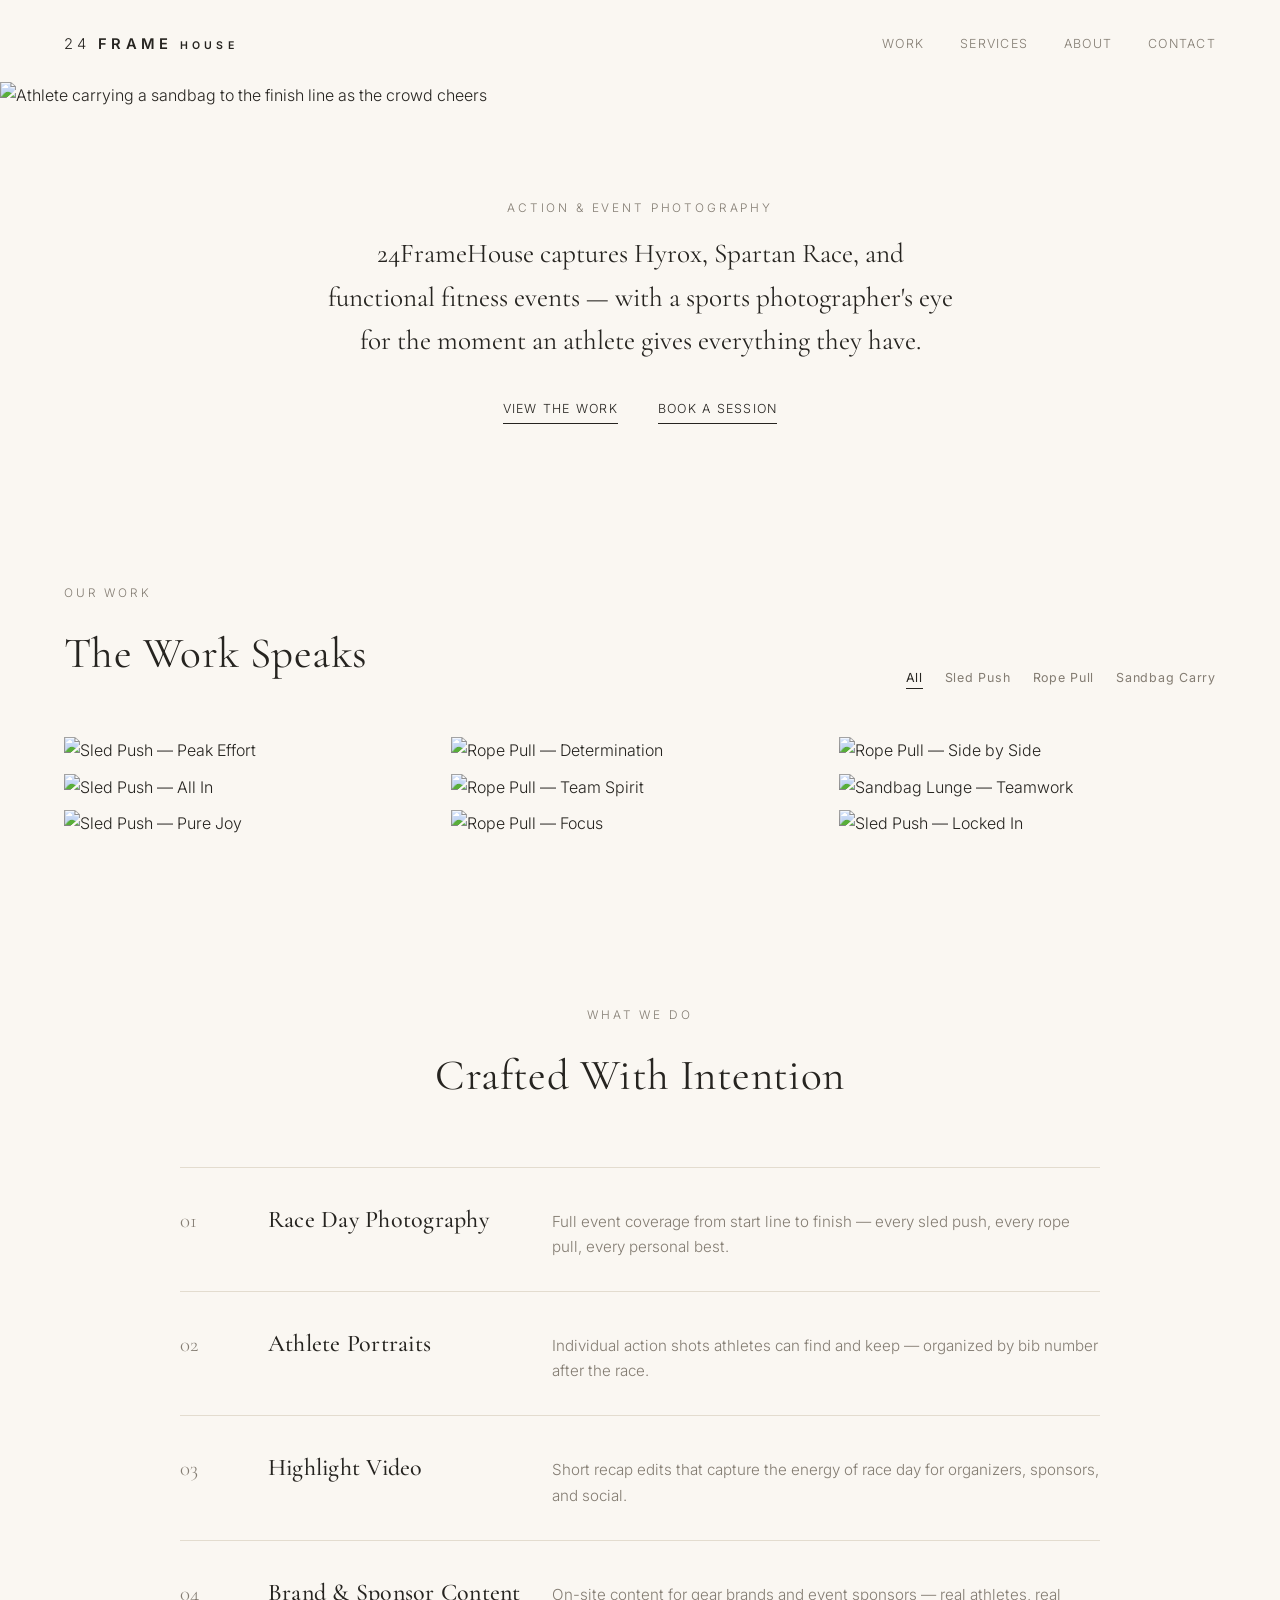
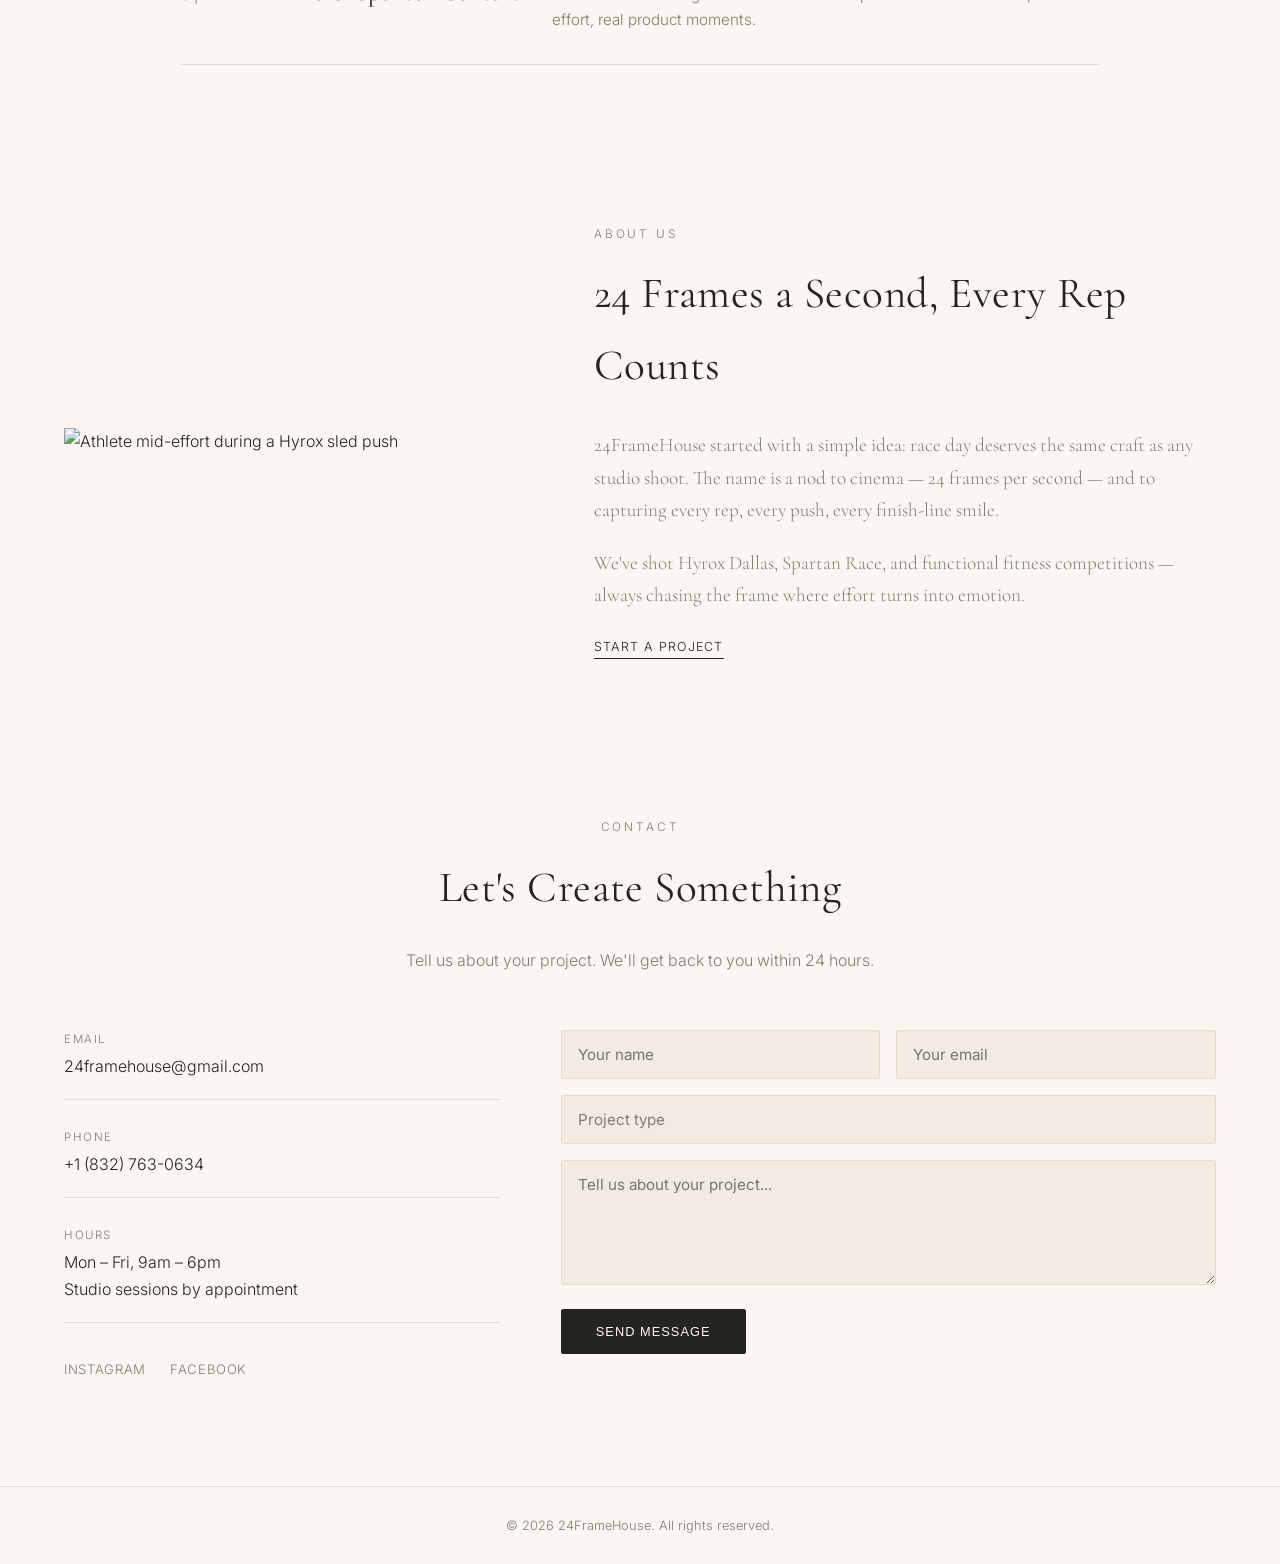
==== commit 121b7772: "Add files via upload" ====
--- a/index.html
+++ b/index.html
@@ -3,8 +3,8 @@
 <head>
 <meta charset="UTF-8">
 <meta name="viewport" content="width=device-width, initial-scale=1.0">
-<title>24FrameHouse — Photography &amp; Videography Studio</title>
-<meta name="description" content="24FrameHouse is a photography and videography studio offering portrait photography, event coverage, and video production for film, commercials, and music videos.">
+<title>24FrameHouse — Action &amp; Event Sports Photography</title>
+<meta name="description" content="24FrameHouse captures Hyrox, Spartan Race, and functional fitness events — action photography, athlete portraits, and highlight video for racers, organizers, and sponsors.">
 <link rel="preconnect" href="https://fonts.googleapis.com">
 <link rel="preconnect" href="https://fonts.gstatic.com" crossorigin>
 <link href="https://fonts.googleapis.com/css2?family=Cormorant+Garamond:ital,wght@0,300;0,400;0,500;0,600;1,400;1,500&family=Inter:wght@300;400;500;600&display=swap" rel="stylesheet">
@@ -24,12 +24,12 @@
 </header>
 
 <section class="hero">
-  <img class="hero-img" src="https://picsum.photos/seed/24fh-hero/1600/2000" alt="24FrameHouse — featured work">
+  <img class="hero-img" src="images/hero.jpg" alt="Athlete carrying a sandbag to the finish line as the crowd cheers">
 </section>
 
 <section class="intro">
-  <p class="eyebrow center">Photography &amp; Videography Studio</p>
-  <p class="lede">24FrameHouse is a studio working across portraits, weddings, film and commercial video — with a journalistic eye for the moments that matter, and an eye for beautiful detail.</p>
+  <p class="eyebrow center">Action &amp; Event Photography</p>
+  <p class="lede">24FrameHouse captures Hyrox, Spartan Race, and functional fitness events — with a sports photographer's eye for the moment an athlete gives everything they have.</p>
   <div class="intro-actions">
     <a href="#work" class="link-cta">View the Work</a>
     <a href="#contact" class="link-cta">Book a Session</a>
@@ -44,11 +44,9 @@
     </div>
     <div class="filters" id="filters">
       <button class="filter-btn active" data-filter="all">All</button>
-      <button class="filter-btn" data-filter="portrait">Portrait</button>
-      <button class="filter-btn" data-filter="event">Event</button>
-      <button class="filter-btn" data-filter="film">Film</button>
-      <button class="filter-btn" data-filter="commercial">Commercial</button>
-      <button class="filter-btn" data-filter="music">Music Video</button>
+      <button class="filter-btn" data-filter="sled">Sled Push</button>
+      <button class="filter-btn" data-filter="rope">Rope Pull</button>
+      <button class="filter-btn" data-filter="sandbag">Sandbag Carry</button>
     </div>
   </div>
 
@@ -62,23 +60,23 @@
   <div class="services-list">
     <div class="service-row">
       <span class="service-num">01</span>
-      <h3>Portrait Photography</h3>
-      <p>Every face has a story worth telling. Studio or on-location sessions for individuals, actors, and executives.</p>
+      <h3>Race Day Photography</h3>
+      <p>Full event coverage from start line to finish — every sled push, every rope pull, every personal best.</p>
     </div>
     <div class="service-row">
       <span class="service-num">02</span>
-      <h3>Event Photography</h3>
-      <p>Weddings, launches, and gatherings — documented candidly, with an eye for the moments that matter.</p>
+      <h3>Athlete Portraits</h3>
+      <p>Individual action shots athletes can find and keep — organized by bib number after the race.</p>
     </div>
     <div class="service-row">
       <span class="service-num">03</span>
-      <h3>Film &amp; Commercial Video</h3>
-      <p>Short films, brand commercials, and promotional video — from concept and shoot through to final edit.</p>
+      <h3>Highlight Video</h3>
+      <p>Short recap edits that capture the energy of race day for organizers, sponsors, and social.</p>
     </div>
     <div class="service-row">
       <span class="service-num">04</span>
-      <h3>Music Videos</h3>
-      <p>Visual direction for artists — concept development, cinematography, and post-production.</p>
+      <h3>Brand &amp; Sponsor Content</h3>
+      <p>On-site content for gear brands and event sponsors — real athletes, real effort, real product moments.</p>
     </div>
   </div>
 </section>
@@ -86,13 +84,13 @@
 <section class="section about" id="about">
   <div class="about-grid">
     <div class="about-photo">
-      <img src="https://picsum.photos/seed/24fh-team/800/1000" alt="24FrameHouse studio team">
+      <img src="images/about.jpg" alt="Athlete mid-effort during a Hyrox sled push">
     </div>
     <div class="about-text">
       <p class="eyebrow">About Us</p>
-      <h2>24 Frames a Second, One Story at a Time</h2>
-      <p class="lede-small">24FrameHouse is a studio built around a simple idea: every frame should earn its place. The name is a nod to cinema — 24 frames per second — and to the craft of making each one count.</p>
-      <p class="lede-small">We work across portraits, events, commercials, and music videos, bringing the same attention to light, composition, and story to every project — big or small.</p>
+      <h2>24 Frames a Second, Every Rep Counts</h2>
+      <p class="lede-small">24FrameHouse started with a simple idea: race day deserves the same craft as any studio shoot. The name is a nod to cinema — 24 frames per second — and to capturing every rep, every push, every finish-line smile.</p>
+      <p class="lede-small">We've shot Hyrox Dallas, Spartan Race, and functional fitness competitions — always chasing the frame where effort turns into emotion.</p>
       <a href="#contact" class="link-cta">Start a Project</a>
     </div>
   </div>
@@ -130,10 +128,10 @@
       </div>
       <select name="projectType" required>
         <option value="" disabled selected>Project type</option>
-        <option>Portrait Photography</option>
-        <option>Event Photography</option>
-        <option>Film / Commercial</option>
-        <option>Music Video</option>
+        <option>Event Photography Coverage</option>
+        <option>Athlete Portrait Package</option>
+        <option>Highlight Video</option>
+        <option>Sponsor / Brand Content</option>
         <option>Other</option>
       </select>
       <textarea name="message" placeholder="Tell us about your project..." rows="5" required></textarea>
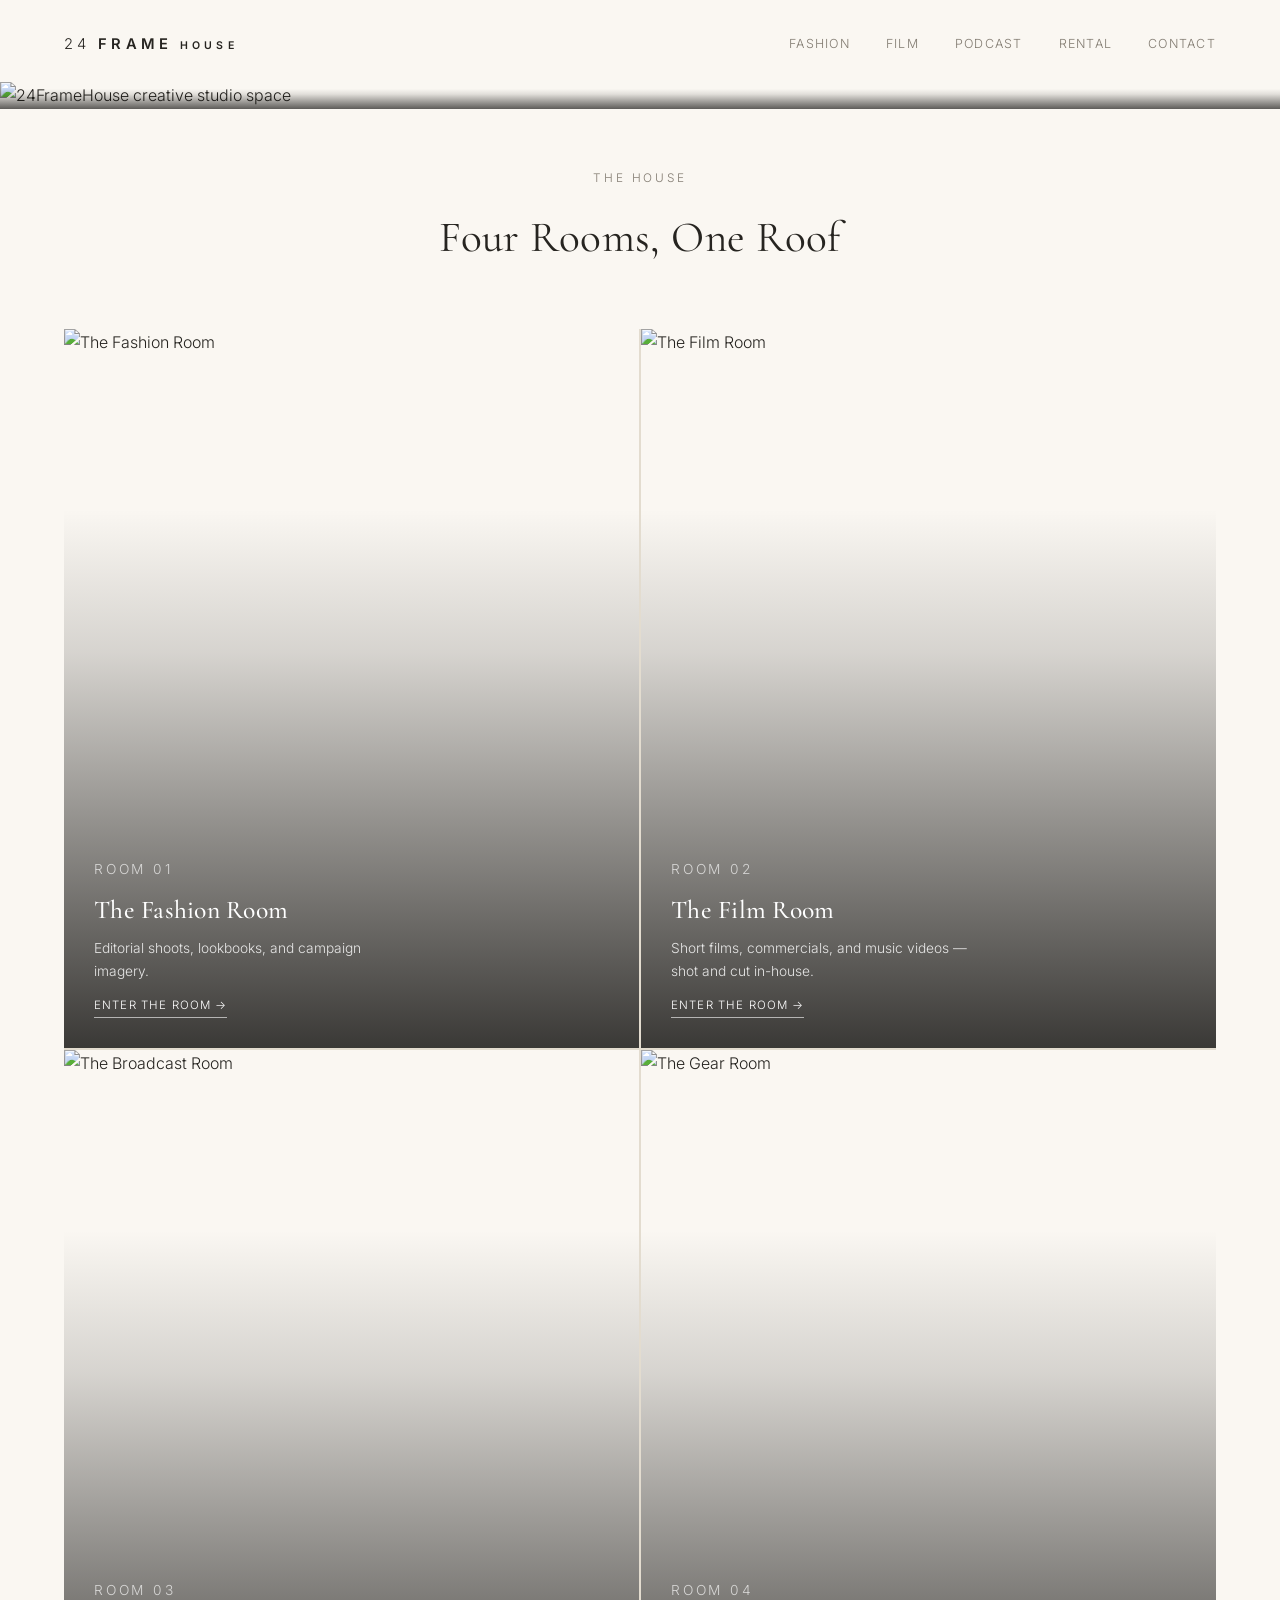
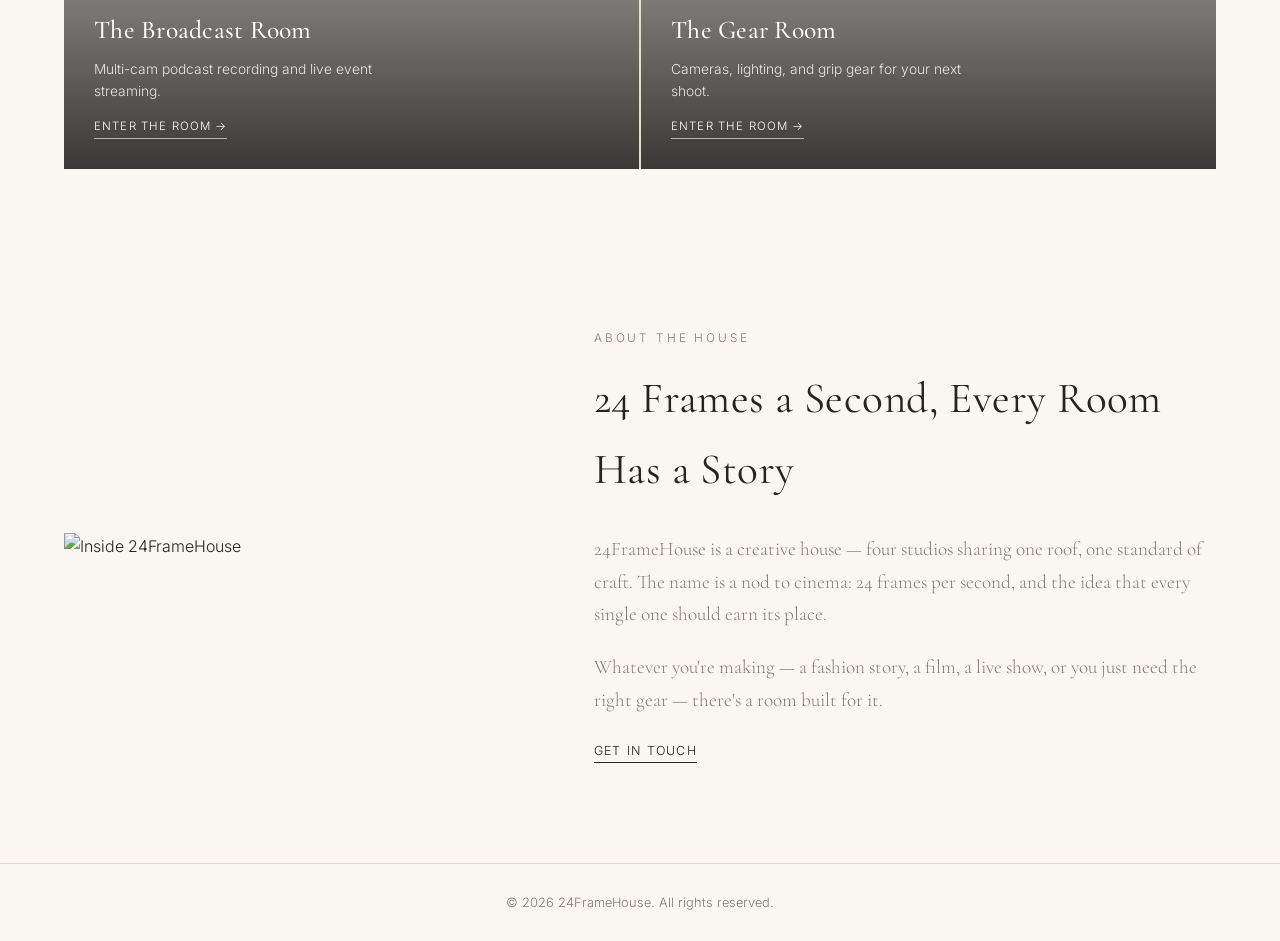
==== commit 0b3122cc: "Add files via upload" ====
--- a/index.html
+++ b/index.html
@@ -3,141 +3,97 @@
 <head>
 <meta charset="UTF-8">
 <meta name="viewport" content="width=device-width, initial-scale=1.0">
-<title>24FrameHouse — Action &amp; Event Sports Photography</title>
-<meta name="description" content="24FrameHouse captures Hyrox, Spartan Race, and functional fitness events — action photography, athlete portraits, and highlight video for racers, organizers, and sponsors.">
+<title>24FrameHouse — A Creative House, Four Studios</title>
+<meta name="description" content="24FrameHouse is a creative house with four studios under one roof: fashion photography, film production, podcast &amp; livestream, and equipment rental.">
 <link rel="preconnect" href="https://fonts.googleapis.com">
 <link rel="preconnect" href="https://fonts.gstatic.com" crossorigin>
 <link href="https://fonts.googleapis.com/css2?family=Cormorant+Garamond:ital,wght@0,300;0,400;0,500;0,600;1,400;1,500&family=Inter:wght@300;400;500;600&display=swap" rel="stylesheet">
-<link rel="stylesheet" href="style.css?v=3">
+<link rel="stylesheet" href="style.css?v=4">
 </head>
 <body>
 
 <header class="site-header" id="top">
-  <a class="logo" href="#top"><span class="logo-num">24</span> Frame <span class="logo-small">House</span></a>
+  <a class="logo" href="index.html"><span class="logo-num">24</span> Frame <span class="logo-small">House</span></a>
   <nav class="nav">
-    <a href="#work">Work</a>
-    <a href="#services">Services</a>
-    <a href="#about">About</a>
-    <a href="#contact">Contact</a>
+    <a href="fashion.html">Fashion</a>
+    <a href="film.html">Film</a>
+    <a href="podcast.html">Podcast</a>
+    <a href="rental.html">Rental</a>
+    <a href="contact.html">Contact</a>
   </nav>
   <button class="nav-toggle" id="navToggle" aria-label="Open menu">☰</button>
 </header>
 
 <section class="hero">
-  <img class="hero-img" src="images/hero.jpg" alt="Athlete carrying a sandbag to the finish line as the crowd cheers">
-</section>
-
-<section class="intro">
-  <p class="eyebrow center">Action &amp; Event Photography</p>
-  <p class="lede">24FrameHouse captures Hyrox, Spartan Race, and functional fitness events — with a sports photographer's eye for the moment an athlete gives everything they have.</p>
-  <div class="intro-actions">
-    <a href="#work" class="link-cta">View the Work</a>
-    <a href="#contact" class="link-cta">Book a Session</a>
+  <img class="hero-img" src="https://picsum.photos/seed/24fh-house-hero/1800/1400" alt="24FrameHouse creative studio space">
+  <div class="hero-overlay"></div>
+  <div class="hero-content">
+    <p class="eyebrow">One House. Four Studios.</p>
+    <h1>Welcome to 24FrameHouse</h1>
+    <p class="hero-sub">A creative house built for makers. Step into any room and find a studio built for exactly what you need.</p>
   </div>
 </section>
 
-<section class="section" id="work">
-  <div class="section-head">
-    <div>
-      <p class="eyebrow">Our Work</p>
-      <h2>The Work Speaks</h2>
-    </div>
-    <div class="filters" id="filters">
-      <button class="filter-btn active" data-filter="all">All</button>
-      <button class="filter-btn" data-filter="sled">Sled Push</button>
-      <button class="filter-btn" data-filter="rope">Rope Pull</button>
-      <button class="filter-btn" data-filter="sandbag">Sandbag Carry</button>
-    </div>
-  </div>
+<section class="section" id="rooms">
+  <p class="eyebrow center">The House</p>
+  <h2 class="center">Four Rooms, One Roof</h2>
 
-  <div class="gallery" id="gallery"></div>
-</section>
-
-<section class="section" id="services">
-  <p class="eyebrow center">What We Do</p>
-  <h2 class="center">Crafted With Intention</h2>
-
-  <div class="services-list">
-    <div class="service-row">
-      <span class="service-num">01</span>
-      <h3>Race Day Photography</h3>
-      <p>Full event coverage from start line to finish — every sled push, every rope pull, every personal best.</p>
-    </div>
-    <div class="service-row">
-      <span class="service-num">02</span>
-      <h3>Athlete Portraits</h3>
-      <p>Individual action shots athletes can find and keep — organized by bib number after the race.</p>
-    </div>
-    <div class="service-row">
-      <span class="service-num">03</span>
-      <h3>Highlight Video</h3>
-      <p>Short recap edits that capture the energy of race day for organizers, sponsors, and social.</p>
-    </div>
-    <div class="service-row">
-      <span class="service-num">04</span>
-      <h3>Brand &amp; Sponsor Content</h3>
-      <p>On-site content for gear brands and event sponsors — real athletes, real effort, real product moments.</p>
-    </div>
+  <div class="rooms-grid">
+    <a class="room-card" href="fashion.html">
+      <img src="https://picsum.photos/seed/24fh-room-fashion/900/1100" alt="The Fashion Room">
+      <div class="room-overlay"></div>
+      <div class="room-info">
+        <p class="room-num">Room 01</p>
+        <h3>The Fashion Room</h3>
+        <p>Editorial shoots, lookbooks, and campaign imagery.</p>
+        <span class="room-enter">Enter the Room →</span>
+      </div>
+    </a>
+    <a class="room-card" href="film.html">
+      <img src="https://picsum.photos/seed/24fh-room-film/900/1100" alt="The Film Room">
+      <div class="room-overlay"></div>
+      <div class="room-info">
+        <p class="room-num">Room 02</p>
+        <h3>The Film Room</h3>
+        <p>Short films, commercials, and music videos — shot and cut in-house.</p>
+        <span class="room-enter">Enter the Room →</span>
+      </div>
+    </a>
+    <a class="room-card" href="podcast.html">
+      <img src="https://picsum.photos/seed/24fh-room-podcast/900/1100" alt="The Broadcast Room">
+      <div class="room-overlay"></div>
+      <div class="room-info">
+        <p class="room-num">Room 03</p>
+        <h3>The Broadcast Room</h3>
+        <p>Multi-cam podcast recording and live event streaming.</p>
+        <span class="room-enter">Enter the Room →</span>
+      </div>
+    </a>
+    <a class="room-card" href="rental.html">
+      <img src="https://picsum.photos/seed/24fh-room-rental/900/1100" alt="The Gear Room">
+      <div class="room-overlay"></div>
+      <div class="room-info">
+        <p class="room-num">Room 04</p>
+        <h3>The Gear Room</h3>
+        <p>Cameras, lighting, and grip gear for your next shoot.</p>
+        <span class="room-enter">Enter the Room →</span>
+      </div>
+    </a>
   </div>
 </section>
 
 <section class="section about" id="about">
   <div class="about-grid">
     <div class="about-photo">
-      <img src="images/about.jpg" alt="Athlete mid-effort during a Hyrox sled push">
+      <img src="https://picsum.photos/seed/24fh-house-about/800/1000" alt="Inside 24FrameHouse">
     </div>
     <div class="about-text">
-      <p class="eyebrow">About Us</p>
-      <h2>24 Frames a Second, Every Rep Counts</h2>
-      <p class="lede-small">24FrameHouse started with a simple idea: race day deserves the same craft as any studio shoot. The name is a nod to cinema — 24 frames per second — and to capturing every rep, every push, every finish-line smile.</p>
-      <p class="lede-small">We've shot Hyrox Dallas, Spartan Race, and functional fitness competitions — always chasing the frame where effort turns into emotion.</p>
-      <a href="#contact" class="link-cta">Start a Project</a>
+      <p class="eyebrow">About the House</p>
+      <h2>24 Frames a Second, Every Room Has a Story</h2>
+      <p class="lede-small">24FrameHouse is a creative house — four studios sharing one roof, one standard of craft. The name is a nod to cinema: 24 frames per second, and the idea that every single one should earn its place.</p>
+      <p class="lede-small">Whatever you're making — a fashion story, a film, a live show, or you just need the right gear — there's a room built for it.</p>
+      <a href="contact.html" class="link-cta">Get in Touch</a>
     </div>
-  </div>
-</section>
-
-<section class="section contact" id="contact">
-  <p class="eyebrow center">Contact</p>
-  <h2 class="center">Let's Create Something</h2>
-  <p class="contact-sub">Tell us about your project. We'll get back to you within 24 hours.</p>
-
-  <div class="contact-grid">
-    <div class="contact-info">
-      <div class="contact-item">
-        <span class="contact-label">Email</span>
-        <a href="mailto:24framehouse@gmail.com">24framehouse@gmail.com</a>
-      </div>
-      <div class="contact-item">
-        <span class="contact-label">Phone</span>
-        <a href="tel:+18327630634">+1 (832) 763-0634</a>
-      </div>
-      <div class="contact-item">
-        <span class="contact-label">Hours</span>
-        <span>Mon – Fri, 9am – 6pm<br>Studio sessions by appointment</span>
-      </div>
-      <div class="socials">
-        <a href="#" target="_blank" rel="noopener">Instagram</a>
-        <a href="#" target="_blank" rel="noopener">Facebook</a>
-      </div>
-    </div>
-
-    <form class="contact-form" id="contactForm">
-      <div class="form-row">
-        <input type="text" name="name" placeholder="Your name" required>
-        <input type="email" name="email" placeholder="Your email" required>
-      </div>
-      <select name="projectType" required>
-        <option value="" disabled selected>Project type</option>
-        <option>Event Photography Coverage</option>
-        <option>Athlete Portrait Package</option>
-        <option>Highlight Video</option>
-        <option>Sponsor / Brand Content</option>
-        <option>Other</option>
-      </select>
-      <textarea name="message" placeholder="Tell us about your project..." rows="5" required></textarea>
-      <button type="submit" class="btn">Send Message</button>
-      <p class="form-note" id="formNote"></p>
-    </form>
   </div>
 </section>
 
@@ -145,13 +101,6 @@
   <p>&copy; <span id="year"></span> 24FrameHouse. All rights reserved.</p>
 </footer>
 
-<div class="lightbox" id="lightbox">
-  <button class="lightbox-close" id="lightboxClose" aria-label="Close">✕</button>
-  <button class="lightbox-nav lightbox-prev" id="lightboxPrev" aria-label="Previous">‹</button>
-  <img id="lightboxImg" src="" alt="">
-  <button class="lightbox-nav lightbox-next" id="lightboxNext" aria-label="Next">›</button>
-</div>
-
 <script src="script.js"></script>
 </body>
 </html>
--- a/style.css
+++ b/style.css
@@ -118,8 +118,17 @@
   cursor: pointer;
 }
 
+/* Room accents */
+body[data-room="fashion"] { --accent: #b5758a; }
+body[data-room="film"] { --accent: #c9932e; }
+body[data-room="podcast"] { --accent: #3f7d7a; }
+body[data-room="rental"] { --accent: #c1622b; }
+
+.nav a.active { color: var(--text); border-bottom: 1px solid var(--accent); padding-bottom: 4px; }
+
 /* Hero */
 .hero {
+  position: relative;
   width: 100%;
   max-height: 88vh;
   overflow: hidden;
@@ -130,6 +139,99 @@
   height: 100%;
   max-height: 88vh;
   object-fit: cover;
+}
+
+.hero-overlay {
+  position: absolute;
+  inset: 0;
+  background: linear-gradient(to top, rgba(10,9,7,0.65) 0%, rgba(10,9,7,0.1) 55%, rgba(10,9,7,0) 75%);
+}
+
+.hero-content {
+  position: absolute;
+  left: 5%;
+  right: 5%;
+  bottom: 44px;
+  z-index: 2;
+  max-width: 640px;
+  color: #fff;
+}
+
+.hero-content .eyebrow { color: rgba(255,255,255,0.85); }
+
+.hero-content h1 {
+  font-size: clamp(2.1rem, 5vw, 3.4rem);
+  color: #fff;
+  line-height: 1.1;
+}
+
+.hero-sub {
+  font-family: 'Cormorant Garamond', serif;
+  font-size: 1.15rem;
+  line-height: 1.5;
+  color: rgba(255,255,255,0.9);
+  margin-top: 14px;
+  max-width: 520px;
+}
+
+/* Rooms grid (home) */
+.rooms-grid {
+  display: grid;
+  grid-template-columns: repeat(2, 1fr);
+  gap: 2px;
+  background: var(--border);
+}
+
+.room-card {
+  position: relative;
+  display: block;
+  aspect-ratio: 4 / 5;
+  overflow: hidden;
+  background: var(--bg);
+}
+
+.room-card img {
+  width: 100%;
+  height: 100%;
+  object-fit: cover;
+  transition: transform 0.6s ease;
+}
+
+.room-card:hover img { transform: scale(1.06); }
+
+.room-overlay {
+  position: absolute;
+  inset: 0;
+  background: linear-gradient(to top, rgba(10,9,7,0.8) 0%, rgba(10,9,7,0.15) 55%, rgba(10,9,7,0) 75%);
+}
+
+.room-info {
+  position: absolute;
+  left: 30px;
+  right: 30px;
+  bottom: 30px;
+  color: #fff;
+}
+
+.room-num {
+  font-size: 0.72rem;
+  letter-spacing: 0.2em;
+  text-transform: uppercase;
+  opacity: 0.8;
+  margin-bottom: 8px;
+}
+
+.room-info h3 { font-size: 1.6rem; color: #fff; margin-bottom: 6px; }
+.room-info p { font-size: 0.86rem; color: rgba(255,255,255,0.85); max-width: 320px; }
+
+.room-enter {
+  display: inline-block;
+  margin-top: 14px;
+  font-size: 0.72rem;
+  letter-spacing: 0.1em;
+  text-transform: uppercase;
+  border-bottom: 1px solid rgba(255,255,255,0.6);
+  padding-bottom: 2px;
 }
 
 /* Intro */
@@ -202,7 +304,7 @@
 
 .filter-btn.active {
   color: var(--text);
-  border-color: var(--text);
+  border-color: var(--accent);
 }
 
 /* Gallery — masonry */
@@ -263,7 +365,7 @@
 .service-num {
   font-family: 'Cormorant Garamond', serif;
   font-size: 1.3rem;
-  color: var(--text-dim);
+  color: var(--accent);
 }
 
 .service-row h3 { font-size: 1.5rem; }
@@ -412,6 +514,8 @@
 
 /* Responsive */
 @media (max-width: 1000px) {
+  .rooms-grid { grid-template-columns: 1fr; }
+  .room-card { aspect-ratio: 4 / 3; }
   .about-grid { grid-template-columns: 1fr; gap: 32px; }
   .about-photo { max-width: 320px; margin: 0 auto; }
   .contact-grid { grid-template-columns: 1fr; }
